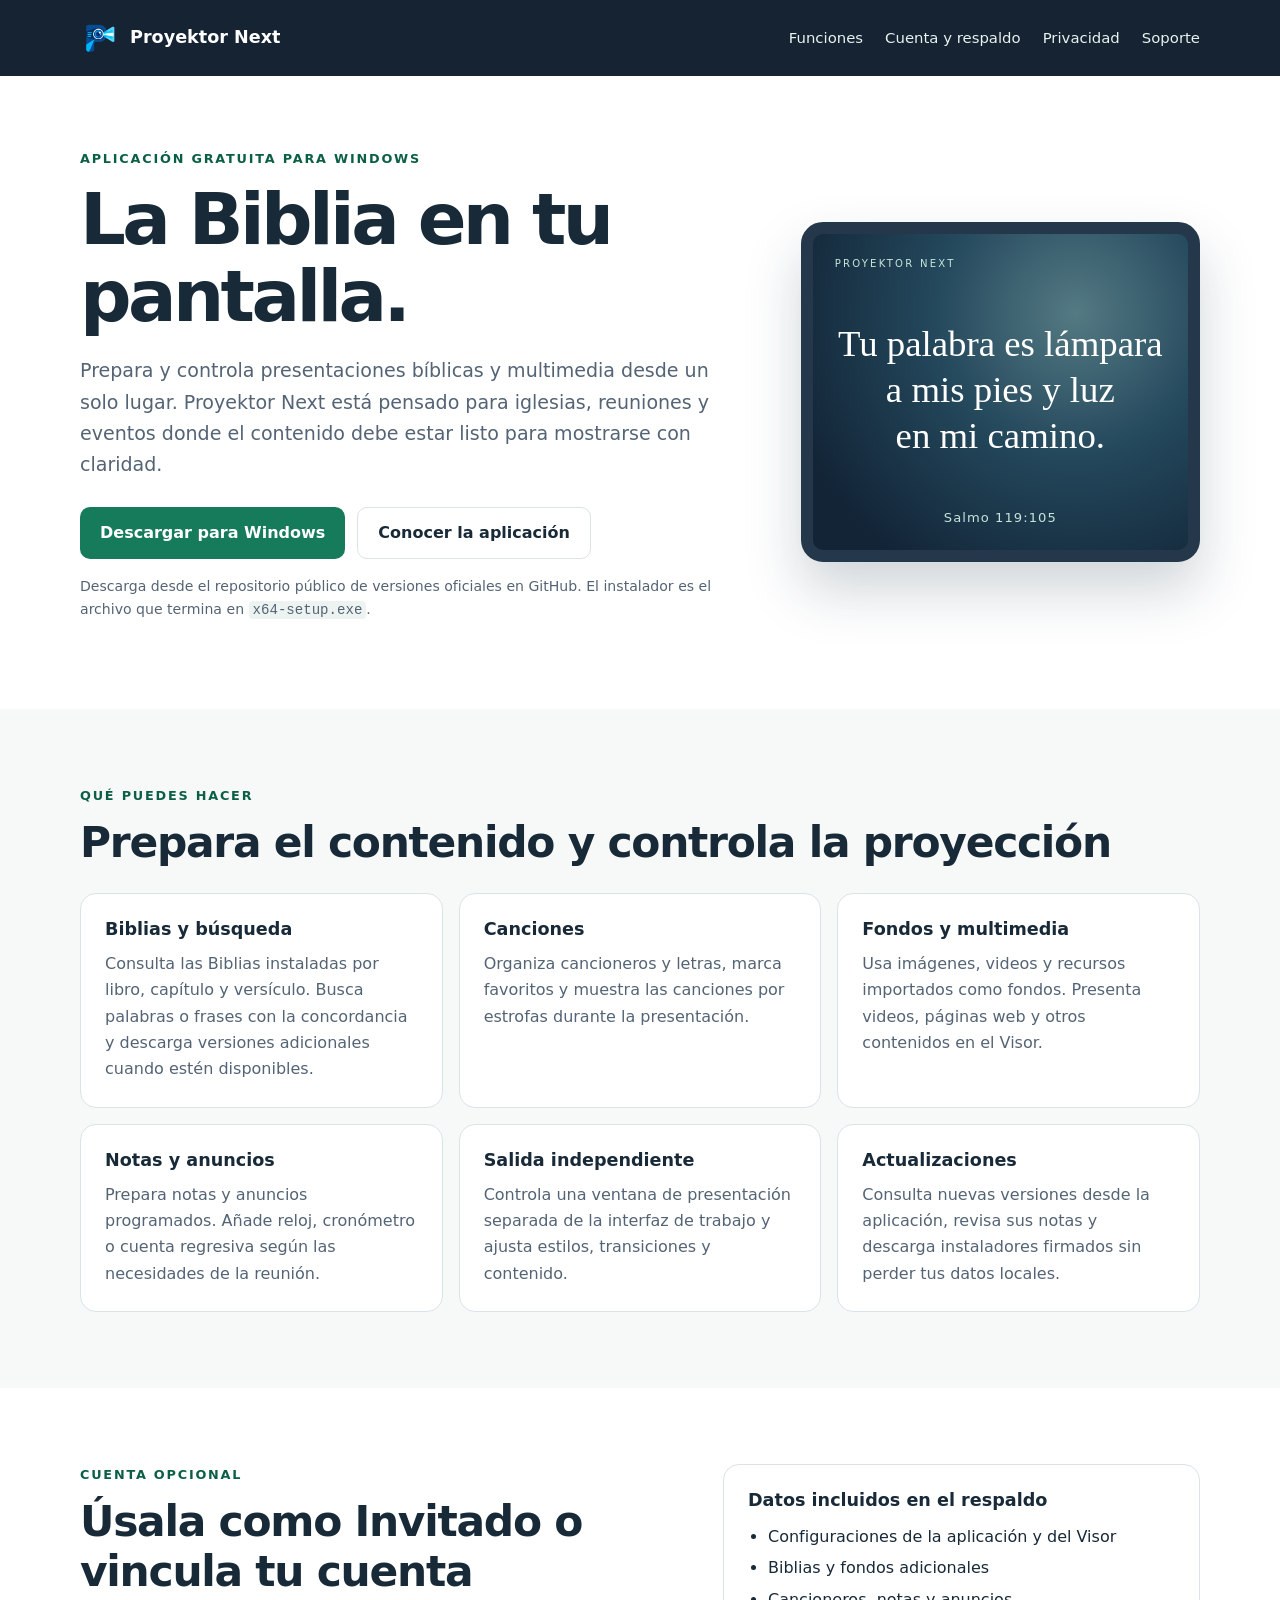
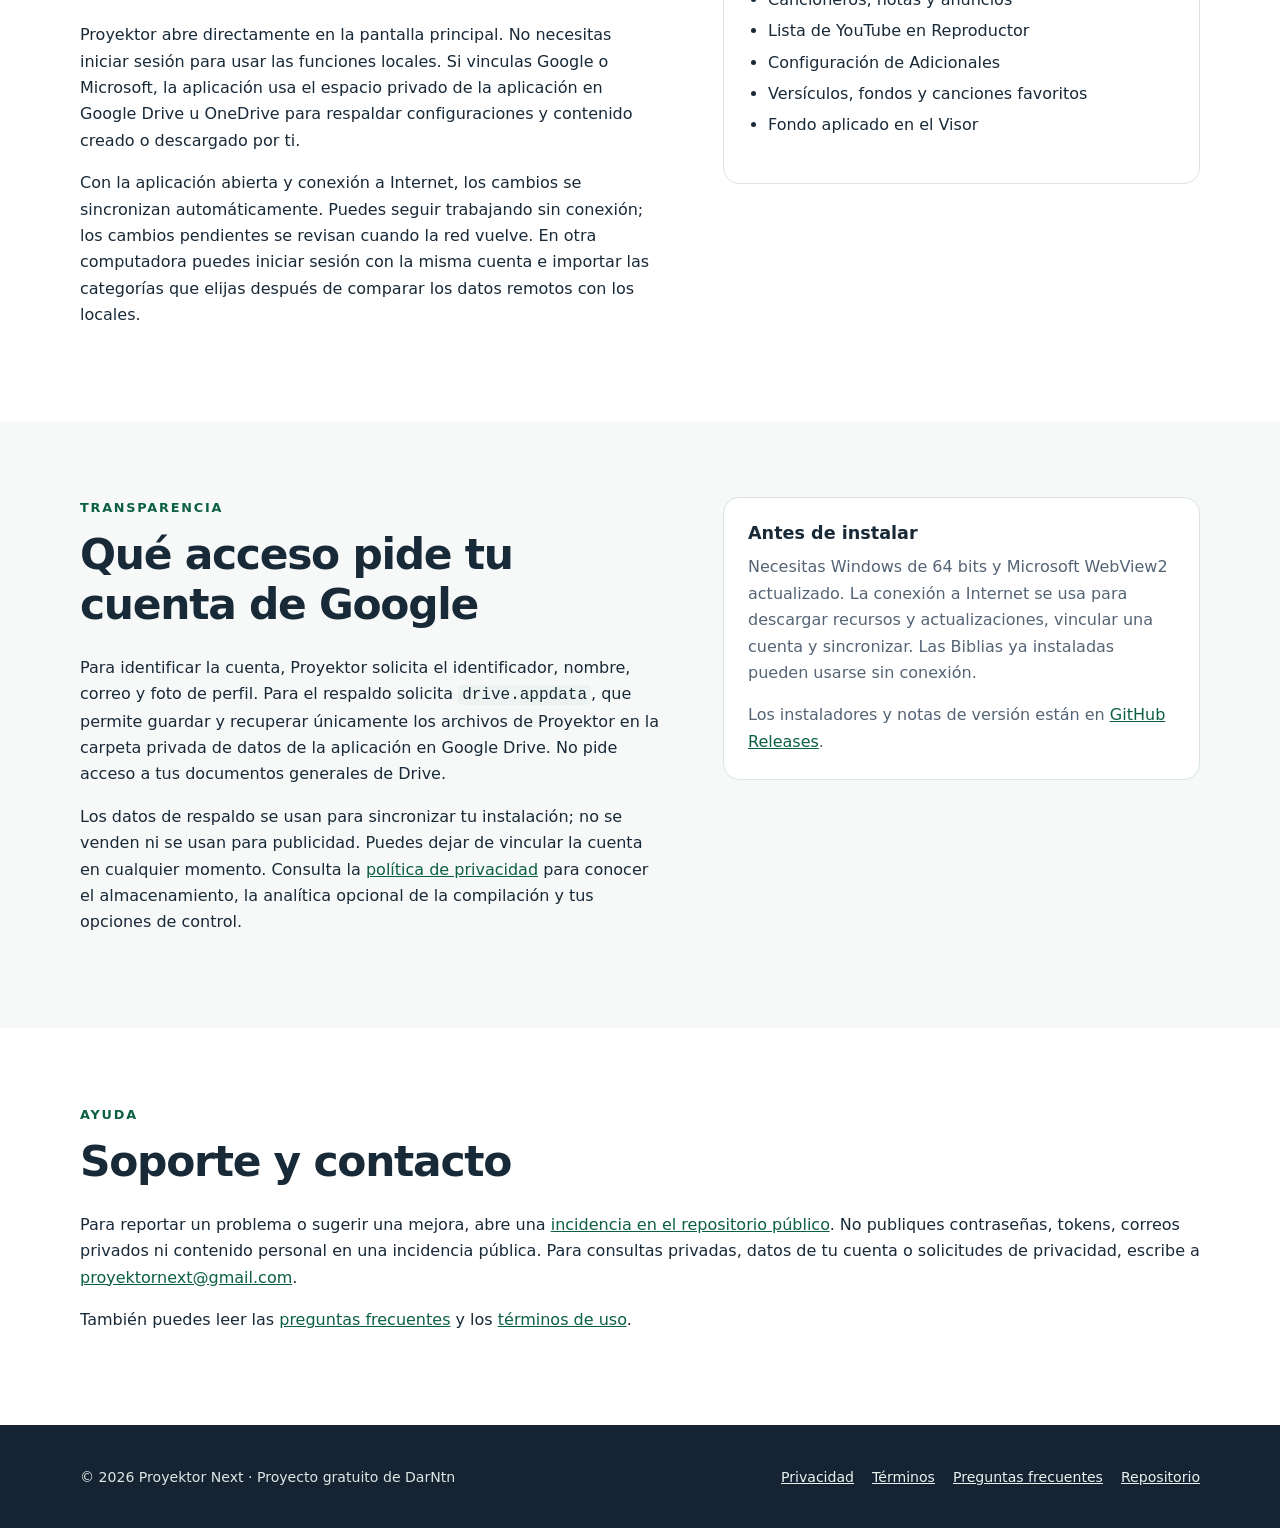
==== index.html @ 9856b48c "Publicar sitio y política de privacidad de Proyektor Next" ====
<!doctype html>
<html lang="es">
  <head>
    <meta charset="utf-8" />
    <meta name="viewport" content="width=device-width, initial-scale=1" />
    <meta
      name="description"
      content="Proyektor Next es una aplicación gratuita de escritorio para preparar y proyectar Biblias, canciones y contenido multimedia en iglesias y reuniones."
    />
    <meta name="theme-color" content="#152333" />
    <title>Proyektor Next — La Biblia en tu pantalla</title>
    <link rel="icon" href="assets/proyektor-icon.png" />
    <link rel="stylesheet" href="styles.css" />
  </head>
  <body>
    <a class="skip-link" href="#contenido">Saltar al contenido</a>
    <header class="site-header">
      <nav class="container nav" aria-label="Navegación principal">
        <a class="brand" href="./" aria-label="Proyektor Next, inicio"
          ><img src="assets/proyektor-icon.png" width="38" height="38" alt="" />Proyektor Next</a
        >
        <div class="nav-links">
          <a href="#funciones">Funciones</a><a href="#cuenta">Cuenta y respaldo</a
          ><a href="privacidad.html">Privacidad</a><a href="#soporte">Soporte</a>
        </div>
      </nav>
    </header>
    <main id="contenido">
      <section class="hero container">
        <div>
          <p class="eyebrow">Aplicación gratuita para Windows</p>
          <h1>La Biblia en tu pantalla.</h1>
          <p class="lead">
            Prepara y controla presentaciones bíblicas y multimedia desde un solo lugar. Proyektor
            Next está pensado para iglesias, reuniones y eventos donde el contenido debe estar listo
            para mostrarse con claridad.
          </p>
          <div class="actions">
            <a
              class="button button-primary"
              href="https://github.com/DarNtn/proyektor-next-releases/releases/latest"
              >Descargar para Windows</a
            ><a class="button button-secondary" href="#funciones">Conocer la aplicación</a>
          </div>
          <p class="micro">
            Descarga desde el repositorio público de versiones oficiales en GitHub. El instalador es
            el archivo que termina en <code>x64-setup.exe</code>.
          </p>
        </div>
        <div class="hero-art" aria-hidden="true">
          <span class="screen-top">PROYEKTOR NEXT</span
          ><span class="verse"
            >Tu palabra es lámpara<br />
            a mis pies y luz<br />
            en mi camino.</span
          ><span class="screen-bottom">Salmo 119:105</span>
        </div>
      </section>
      <section class="band" id="funciones">
        <div class="container section-space">
          <p class="eyebrow">Qué puedes hacer</p>
          <h2>Prepara el contenido y controla la proyección</h2>
          <div class="grid">
            <article class="card">
              <h3>Biblias y búsqueda</h3>
              <p>
                Consulta las Biblias instaladas por libro, capítulo y versículo. Busca palabras o
                frases con la concordancia y descarga versiones adicionales cuando estén
                disponibles.
              </p>
            </article>
            <article class="card">
              <h3>Canciones</h3>
              <p>
                Organiza cancioneros y letras, marca favoritos y muestra las canciones por estrofas
                durante la presentación.
              </p>
            </article>
            <article class="card">
              <h3>Fondos y multimedia</h3>
              <p>
                Usa imágenes, videos y recursos importados como fondos. Presenta videos, páginas web
                y otros contenidos en el Visor.
              </p>
            </article>
            <article class="card">
              <h3>Notas y anuncios</h3>
              <p>
                Prepara notas y anuncios programados. Añade reloj, cronómetro o cuenta regresiva
                según las necesidades de la reunión.
              </p>
            </article>
            <article class="card">
              <h3>Salida independiente</h3>
              <p>
                Controla una ventana de presentación separada de la interfaz de trabajo y ajusta
                estilos, transiciones y contenido.
              </p>
            </article>
            <article class="card">
              <h3>Actualizaciones</h3>
              <p>
                Consulta nuevas versiones desde la aplicación, revisa sus notas y descarga
                instaladores firmados sin perder tus datos locales.
              </p>
            </article>
          </div>
        </div>
      </section>
      <section class="container section-space" id="cuenta">
        <div class="split">
          <div>
            <p class="eyebrow">Cuenta opcional</p>
            <h2>Úsala como Invitado o vincula tu cuenta</h2>
            <p>
              Proyektor abre directamente en la pantalla principal. No necesitas iniciar sesión para
              usar las funciones locales. Si vinculas Google o Microsoft, la aplicación usa el
              espacio privado de la aplicación en Google Drive u OneDrive para respaldar
              configuraciones y contenido creado o descargado por ti.
            </p>
            <p>
              Con la aplicación abierta y conexión a Internet, los cambios se sincronizan
              automáticamente. Puedes seguir trabajando sin conexión; los cambios pendientes se
              revisan cuando la red vuelve. En otra computadora puedes iniciar sesión con la misma
              cuenta e importar las categorías que elijas después de comparar los datos remotos con
              los locales.
            </p>
          </div>
          <div class="info-panel">
            <h3>Datos incluidos en el respaldo</h3>
            <ul>
              <li>Configuraciones de la aplicación y del Visor</li>
              <li>Biblias y fondos adicionales</li>
              <li>Cancioneros, notas y anuncios</li>
              <li>Lista de YouTube en Reproductor</li>
              <li>Configuración de Adicionales</li>
              <li>Versículos, fondos y canciones favoritos</li>
              <li>Fondo aplicado en el Visor</li>
            </ul>
          </div>
        </div>
      </section>
      <section class="band">
        <div class="container section-space split">
          <div>
            <p class="eyebrow">Transparencia</p>
            <h2>Qué acceso pide tu cuenta de Google</h2>
            <p>
              Para identificar la cuenta, Proyektor solicita el identificador, nombre, correo y foto
              de perfil. Para el respaldo solicita <code>drive.appdata</code>, que permite guardar y
              recuperar únicamente los archivos de Proyektor en la carpeta privada de datos de la
              aplicación en Google Drive. No pide acceso a tus documentos generales de Drive.
            </p>
            <p>
              Los datos de respaldo se usan para sincronizar tu instalación; no se venden ni se usan
              para publicidad. Puedes dejar de vincular la cuenta en cualquier momento. Consulta la
              <a href="privacidad.html">política de privacidad</a> para conocer el almacenamiento,
              la analítica opcional de la compilación y tus opciones de control.
            </p>
          </div>
          <div class="info-panel">
            <h3>Antes de instalar</h3>
            <p>
              Necesitas Windows de 64 bits y Microsoft WebView2 actualizado. La conexión a Internet
              se usa para descargar recursos y actualizaciones, vincular una cuenta y sincronizar.
              Las Biblias ya instaladas pueden usarse sin conexión.
            </p>
            <p>
              Los instaladores y notas de versión están en
              <a href="https://github.com/DarNtn/proyektor-next-releases/releases"
                >GitHub Releases</a
              >.
            </p>
          </div>
        </div>
      </section>
      <section class="container section-space" id="soporte">
        <p class="eyebrow">Ayuda</p>
        <h2>Soporte y contacto</h2>
        <p>
          Para reportar un problema o sugerir una mejora, abre una
          <a href="https://github.com/DarNtn/proyektor-next-releases/issues"
            >incidencia en el repositorio público</a
          >. No publiques contraseñas, tokens, correos privados ni contenido personal en una
          incidencia pública. Para consultas privadas, datos de tu cuenta o solicitudes de privacidad,
          escribe a <a href="mailto:proyektornext@gmail.com">proyektornext@gmail.com</a>.
        </p>
        <p>
          También puedes leer las <a href="preguntas-frecuentes.html">preguntas frecuentes</a> y los
          <a href="terminos.html">términos de uso</a>.
        </p>
      </section>
    </main>
    <footer class="site-footer">
      <div class="container footer-inner">
        <span>© 2026 Proyektor Next · Proyecto gratuito de DarNtn</span>
        <div>
          <a href="privacidad.html">Privacidad</a><a href="terminos.html">Términos</a
          ><a href="preguntas-frecuentes.html">Preguntas frecuentes</a
          ><a href="https://github.com/DarNtn/proyektor-next-releases">Repositorio</a>
        </div>
      </div>
    </footer>
  </body>
</html>
---- styles.css ----
:root{color-scheme:light;--ink:#182938;--muted:#546475;--line:#d9e3e9;--bg:#f7f9f8;--deep:#152333;--green:#167b5a;--green-dark:#0b5f45;--white:#fff}*{box-sizing:border-box}html{scroll-behavior:smooth}body{margin:0;background:var(--white);color:var(--ink);font:16px/1.65 system-ui,-apple-system,"Segoe UI",sans-serif}a{color:var(--green-dark)}a:hover{text-decoration-thickness:2px}a:focus-visible,button:focus-visible{outline:3px solid #e09e38;outline-offset:4px}.container{width:min(1120px,calc(100% - 40px));margin-inline:auto}.skip-link{position:absolute;left:12px;top:-60px;z-index:10;background:var(--white);padding:8px}.skip-link:focus{top:12px}.site-header{background:var(--deep);color:var(--white)}.nav{min-height:76px;display:flex;justify-content:space-between;align-items:center;gap:28px}.brand{display:inline-flex;align-items:center;gap:12px;color:var(--white);font-weight:750;font-size:1.1rem;text-decoration:none;white-space:nowrap}.brand img{object-fit:contain}.nav-links{display:flex;flex-wrap:wrap;gap:22px}.nav-links a{color:#e8f2ef;text-decoration:none;font-size:.93rem}.nav-links a:hover{text-decoration:underline}.hero{min-height:520px;display:grid;grid-template-columns:1.25fr .75fr;align-items:center;gap:55px;padding-block:72px}.eyebrow{text-transform:uppercase;letter-spacing:.14em;color:var(--green-dark);font-size:.8rem;font-weight:800;margin:0 0 12px}.hero h1{font-size:clamp(2.65rem,6vw,4.5rem);line-height:1.07;letter-spacing:-.05em;margin:0 0 20px}.lead{font-size:1.19rem;color:var(--muted);max-width:60ch;margin-bottom:26px}.actions{display:flex;flex-wrap:wrap;gap:12px;margin-bottom:16px}.button{display:inline-flex;align-items:center;justify-content:center;padding:12px 20px;border-radius:10px;text-decoration:none;font-weight:700}.button-primary{background:var(--green);color:var(--white)}.button-primary:hover{background:var(--green-dark)}.button-secondary{border:1px solid var(--line);color:var(--ink)}.micro,.small{font-size:.88rem;color:var(--muted)}.hero-art{height:340px;border:12px solid #24374b;border-radius:22px;background:radial-gradient(circle at 70% 25%,#547a83 0,#24485c 40%,#122436 86%);box-shadow:0 28px 55px #1b354135;display:flex;flex-direction:column;align-items:center;justify-content:space-between;padding:22px;text-align:center;color:var(--white)}.screen-top{align-self:flex-start;letter-spacing:.22em;font-size:.63rem;color:#c5e5da}.verse{font:clamp(1.4rem,3vw,2.3rem)/1.25 Georgia,serif}.screen-bottom{font-size:.82rem;letter-spacing:.08em;color:#c5e5da}.band{background:var(--bg)}.section-space{padding-block:76px}.section-space h2{font-size:clamp(1.9rem,4vw,2.65rem);line-height:1.18;letter-spacing:-.03em;margin:0 0 25px}.section-space h3{font-size:1.1rem;line-height:1.3;margin:0 0 10px}.grid{display:grid;grid-template-columns:repeat(3,1fr);gap:16px}.card,.info-panel{border:1px solid var(--line);border-radius:16px;background:var(--white);padding:24px}.card p,.info-panel p{margin:0;color:var(--muted)}.info-panel p+p{margin-top:14px}.split{display:grid;grid-template-columns:1.1fr .9fr;gap:60px;align-items:start}.split p{max-width:67ch}.split p+p{margin-top:16px}.info-panel ul{padding-left:20px;margin:12px 0 20px}.info-panel li+li{margin-top:5px}.site-footer{background:var(--deep);color:#dce8e4}.footer-inner{min-height:105px;display:flex;align-items:center;justify-content:space-between;gap:20px;font-size:.88rem}.footer-inner div{display:flex;gap:18px;flex-wrap:wrap}.site-footer a{color:#e8f2ef}.article{max-width:840px;padding-block:62px 95px}.article h1{font-size:clamp(2.2rem,5vw,3.2rem);line-height:1.15;letter-spacing:-.04em;margin:0 0 18px}.article h2{font-size:1.55rem;line-height:1.3;margin:42px 0 12px}.article h3{font-size:1.13rem;margin:27px 0 8px}.article p,.article li{max-width:76ch}.article li+li{margin-top:7px}.article .intro{font-size:1.15rem;color:var(--muted)}.article .updated{font-size:.85rem;color:var(--muted)}.article code,.micro code,.split code{background:#edf3f0;border-radius:4px;padding:1px 4px;overflow-wrap:anywhere}.article table{border-collapse:collapse;width:100%;margin:20px 0}.article th,.article td{border:1px solid var(--line);padding:12px;text-align:left;vertical-align:top}.article th{background:var(--bg)}@media(max-width:780px){.nav{align-items:flex-start;flex-direction:column;padding-block:15px;gap:10px}.nav-links{gap:9px 18px}.hero,.split{grid-template-columns:1fr}.hero{padding-block:48px;gap:20px}.hero-art{max-width:470px;width:100%;height:280px}.grid{grid-template-columns:repeat(2,1fr)}.section-space{padding-block:54px}.footer-inner{padding-block:23px;flex-direction:column;align-items:flex-start}}@media(max-width:540px){.container{width:min(100% - 30px,1120px)}.grid{grid-template-columns:1fr}.nav-links{font-size:.86rem}.hero-art{height:235px}.article table{display:block;overflow-x:auto}}
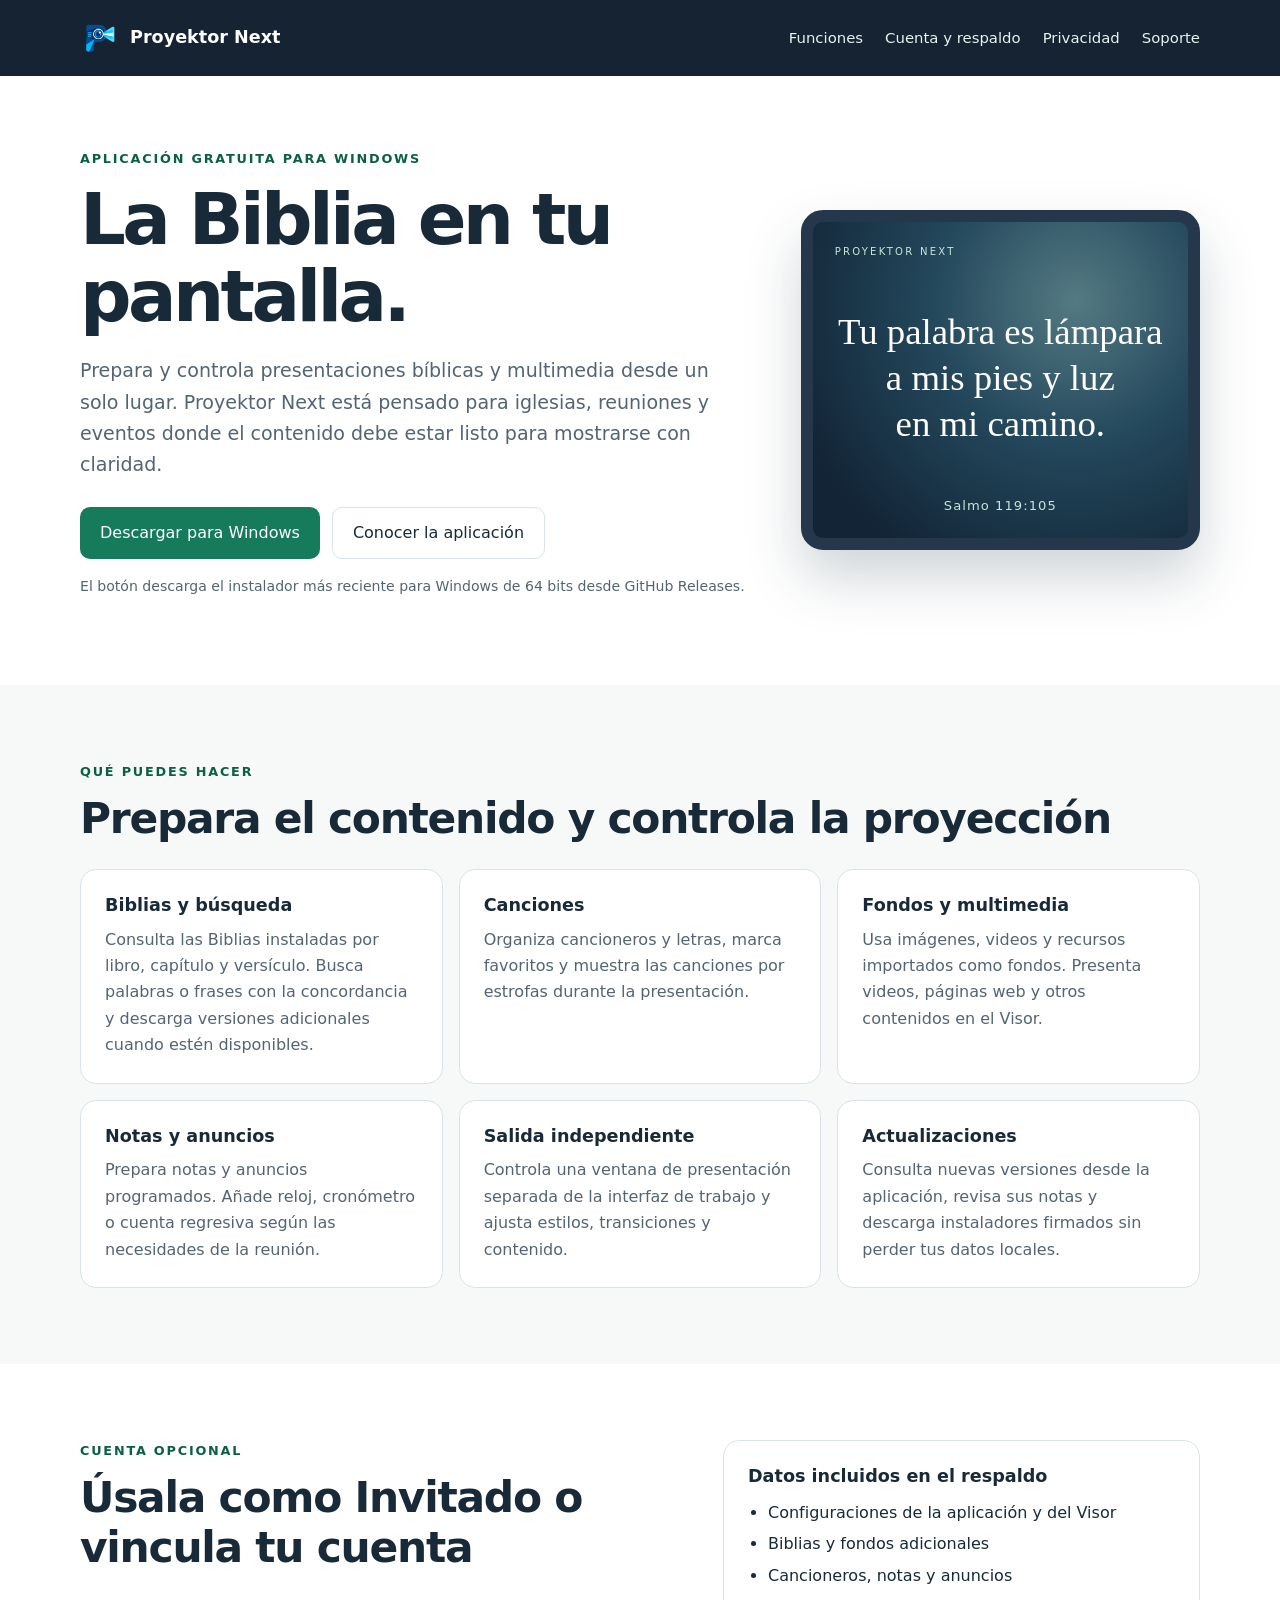
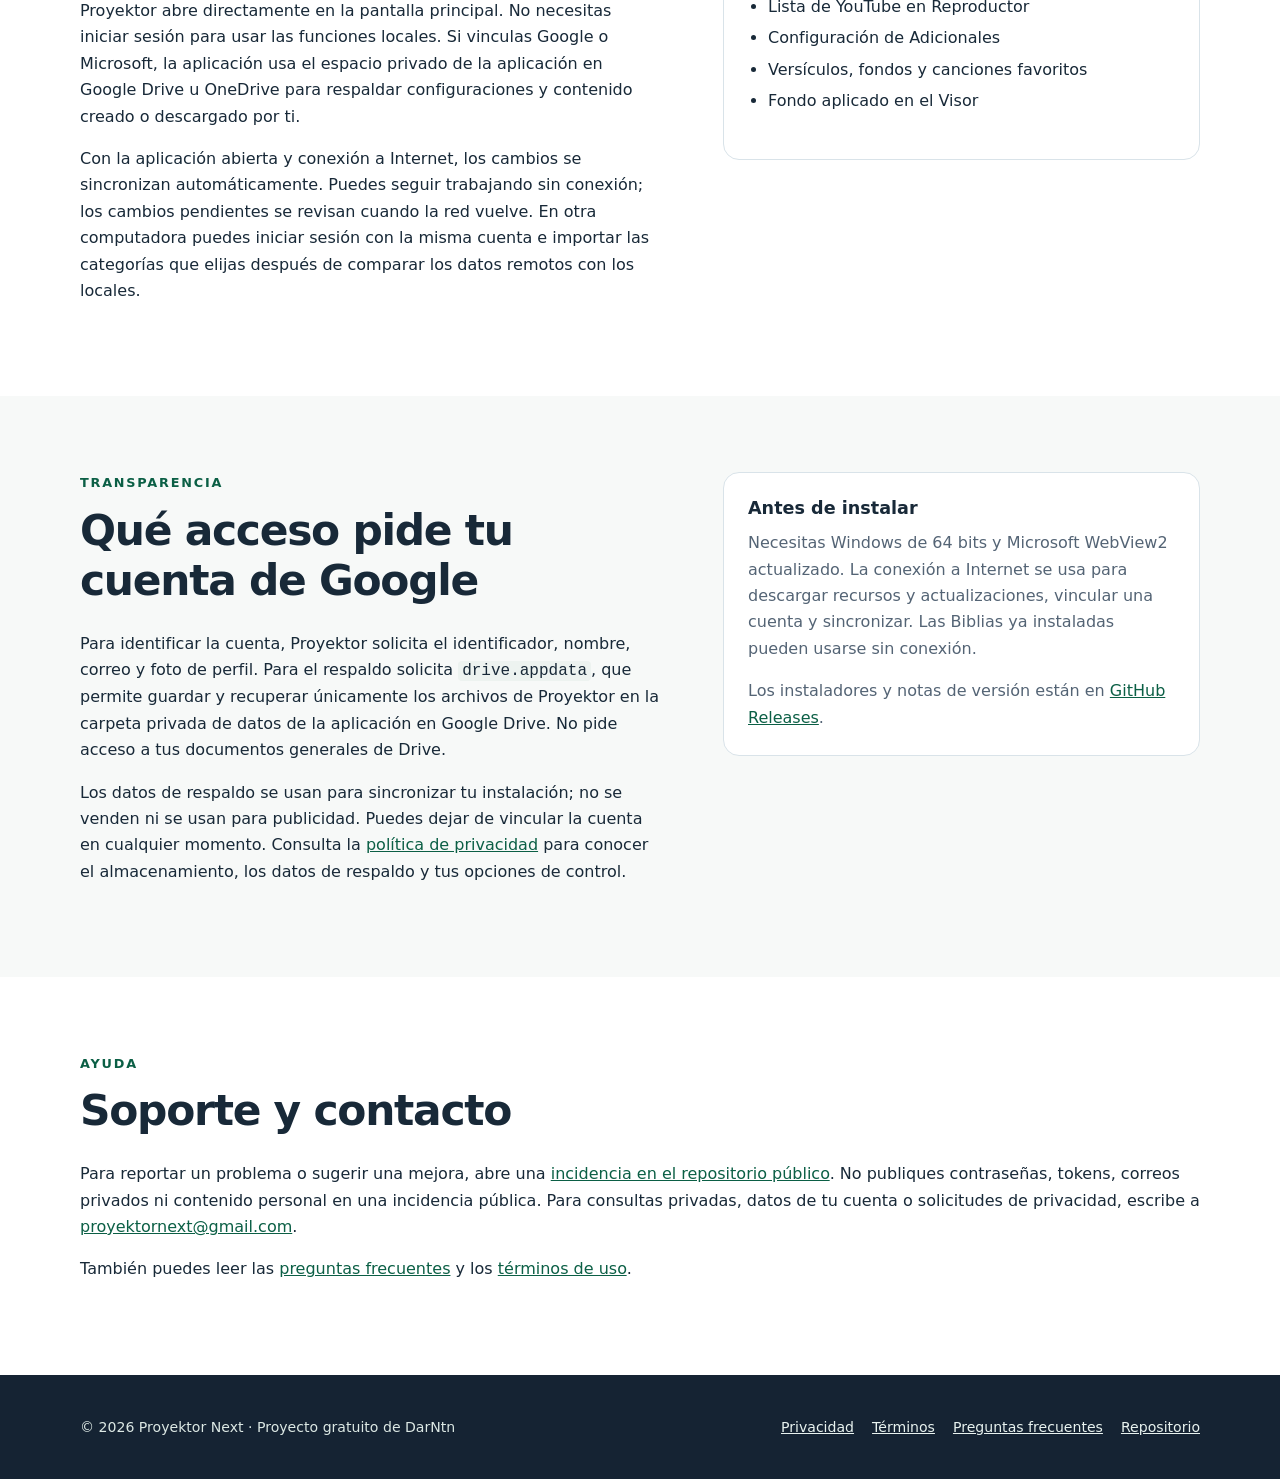
==== commit ae4aa8db: "Descargar instalador reciente desde el sitio y retirar sección de analítica" ====
--- a/index.html
+++ b/index.html
@@ -36,15 +36,15 @@
             para mostrarse con claridad.
           </p>
           <div class="actions">
-            <a
+            <button
               class="button button-primary"
-              href="https://github.com/DarNtn/proyektor-next-releases/releases/latest"
-              >Descargar para Windows</a
+              id="download-windows"
+              type="button"
+              >Descargar para Windows</button
             ><a class="button button-secondary" href="#funciones">Conocer la aplicación</a>
           </div>
-          <p class="micro">
-            Descarga desde el repositorio público de versiones oficiales en GitHub. El instalador es
-            el archivo que termina en <code>x64-setup.exe</code>.
+          <p class="micro" id="download-status" role="status" aria-live="polite">
+            El botón descarga el instalador más reciente para Windows de 64 bits desde GitHub Releases.
           </p>
         </div>
         <div class="hero-art" aria-hidden="true">
@@ -155,7 +155,7 @@
               Los datos de respaldo se usan para sincronizar tu instalación; no se venden ni se usan
               para publicidad. Puedes dejar de vincular la cuenta en cualquier momento. Consulta la
               <a href="privacidad.html">política de privacidad</a> para conocer el almacenamiento,
-              la analítica opcional de la compilación y tus opciones de control.
+              los datos de respaldo y tus opciones de control.
             </p>
           </div>
           <div class="info-panel">
@@ -201,5 +201,6 @@
         </div>
       </div>
     </footer>
+    <script src="download.js" defer></script>
   </body>
 </html>
--- a/styles.css
+++ b/styles.css
@@ -1 +1 @@
-:root{color-scheme:light;--ink:#182938;--muted:#546475;--line:#d9e3e9;--bg:#f7f9f8;--deep:#152333;--green:#167b5a;--green-dark:#0b5f45;--white:#fff}*{box-sizing:border-box}html{scroll-behavior:smooth}body{margin:0;background:var(--white);color:var(--ink);font:16px/1.65 system-ui,-apple-system,"Segoe UI",sans-serif}a{color:var(--green-dark)}a:hover{text-decoration-thickness:2px}a:focus-visible,button:focus-visible{outline:3px solid #e09e38;outline-offset:4px}.container{width:min(1120px,calc(100% - 40px));margin-inline:auto}.skip-link{position:absolute;left:12px;top:-60px;z-index:10;background:var(--white);padding:8px}.skip-link:focus{top:12px}.site-header{background:var(--deep);color:var(--white)}.nav{min-height:76px;display:flex;justify-content:space-between;align-items:center;gap:28px}.brand{display:inline-flex;align-items:center;gap:12px;color:var(--white);font-weight:750;font-size:1.1rem;text-decoration:none;white-space:nowrap}.brand img{object-fit:contain}.nav-links{display:flex;flex-wrap:wrap;gap:22px}.nav-links a{color:#e8f2ef;text-decoration:none;font-size:.93rem}.nav-links a:hover{text-decoration:underline}.hero{min-height:520px;display:grid;grid-template-columns:1.25fr .75fr;align-items:center;gap:55px;padding-block:72px}.eyebrow{text-transform:uppercase;letter-spacing:.14em;color:var(--green-dark);font-size:.8rem;font-weight:800;margin:0 0 12px}.hero h1{font-size:clamp(2.65rem,6vw,4.5rem);line-height:1.07;letter-spacing:-.05em;margin:0 0 20px}.lead{font-size:1.19rem;color:var(--muted);max-width:60ch;margin-bottom:26px}.actions{display:flex;flex-wrap:wrap;gap:12px;margin-bottom:16px}.button{display:inline-flex;align-items:center;justify-content:center;padding:12px 20px;border-radius:10px;text-decoration:none;font-weight:700}.button-primary{background:var(--green);color:var(--white)}.button-primary:hover{background:var(--green-dark)}.button-secondary{border:1px solid var(--line);color:var(--ink)}.micro,.small{font-size:.88rem;color:var(--muted)}.hero-art{height:340px;border:12px solid #24374b;border-radius:22px;background:radial-gradient(circle at 70% 25%,#547a83 0,#24485c 40%,#122436 86%);box-shadow:0 28px 55px #1b354135;display:flex;flex-direction:column;align-items:center;justify-content:space-between;padding:22px;text-align:center;color:var(--white)}.screen-top{align-self:flex-start;letter-spacing:.22em;font-size:.63rem;color:#c5e5da}.verse{font:clamp(1.4rem,3vw,2.3rem)/1.25 Georgia,serif}.screen-bottom{font-size:.82rem;letter-spacing:.08em;color:#c5e5da}.band{background:var(--bg)}.section-space{padding-block:76px}.section-space h2{font-size:clamp(1.9rem,4vw,2.65rem);line-height:1.18;letter-spacing:-.03em;margin:0 0 25px}.section-space h3{font-size:1.1rem;line-height:1.3;margin:0 0 10px}.grid{display:grid;grid-template-columns:repeat(3,1fr);gap:16px}.card,.info-panel{border:1px solid var(--line);border-radius:16px;background:var(--white);padding:24px}.card p,.info-panel p{margin:0;color:var(--muted)}.info-panel p+p{margin-top:14px}.split{display:grid;grid-template-columns:1.1fr .9fr;gap:60px;align-items:start}.split p{max-width:67ch}.split p+p{margin-top:16px}.info-panel ul{padding-left:20px;margin:12px 0 20px}.info-panel li+li{margin-top:5px}.site-footer{background:var(--deep);color:#dce8e4}.footer-inner{min-height:105px;display:flex;align-items:center;justify-content:space-between;gap:20px;font-size:.88rem}.footer-inner div{display:flex;gap:18px;flex-wrap:wrap}.site-footer a{color:#e8f2ef}.article{max-width:840px;padding-block:62px 95px}.article h1{font-size:clamp(2.2rem,5vw,3.2rem);line-height:1.15;letter-spacing:-.04em;margin:0 0 18px}.article h2{font-size:1.55rem;line-height:1.3;margin:42px 0 12px}.article h3{font-size:1.13rem;margin:27px 0 8px}.article p,.article li{max-width:76ch}.article li+li{margin-top:7px}.article .intro{font-size:1.15rem;color:var(--muted)}.article .updated{font-size:.85rem;color:var(--muted)}.article code,.micro code,.split code{background:#edf3f0;border-radius:4px;padding:1px 4px;overflow-wrap:anywhere}.article table{border-collapse:collapse;width:100%;margin:20px 0}.article th,.article td{border:1px solid var(--line);padding:12px;text-align:left;vertical-align:top}.article th{background:var(--bg)}@media(max-width:780px){.nav{align-items:flex-start;flex-direction:column;padding-block:15px;gap:10px}.nav-links{gap:9px 18px}.hero,.split{grid-template-columns:1fr}.hero{padding-block:48px;gap:20px}.hero-art{max-width:470px;width:100%;height:280px}.grid{grid-template-columns:repeat(2,1fr)}.section-space{padding-block:54px}.footer-inner{padding-block:23px;flex-direction:column;align-items:flex-start}}@media(max-width:540px){.container{width:min(100% - 30px,1120px)}.grid{grid-template-columns:1fr}.nav-links{font-size:.86rem}.hero-art{height:235px}.article table{display:block;overflow-x:auto}}
+:root{color-scheme:light;--ink:#182938;--muted:#546475;--line:#d9e3e9;--bg:#f7f9f8;--deep:#152333;--green:#167b5a;--green-dark:#0b5f45;--white:#fff}*{box-sizing:border-box}html{scroll-behavior:smooth}body{margin:0;background:var(--white);color:var(--ink);font:16px/1.65 system-ui,-apple-system,"Segoe UI",sans-serif}a{color:var(--green-dark)}a:hover{text-decoration-thickness:2px}a:focus-visible,button:focus-visible{outline:3px solid #e09e38;outline-offset:4px}.container{width:min(1120px,calc(100% - 40px));margin-inline:auto}.skip-link{position:absolute;left:12px;top:-60px;z-index:10;background:var(--white);padding:8px}.skip-link:focus{top:12px}.site-header{background:var(--deep);color:var(--white)}.nav{min-height:76px;display:flex;justify-content:space-between;align-items:center;gap:28px}.brand{display:inline-flex;align-items:center;gap:12px;color:var(--white);font-weight:750;font-size:1.1rem;text-decoration:none;white-space:nowrap}.brand img{object-fit:contain}.nav-links{display:flex;flex-wrap:wrap;gap:22px}.nav-links a{color:#e8f2ef;text-decoration:none;font-size:.93rem}.nav-links a:hover{text-decoration:underline}.hero{min-height:520px;display:grid;grid-template-columns:1.25fr .75fr;align-items:center;gap:55px;padding-block:72px}.eyebrow{text-transform:uppercase;letter-spacing:.14em;color:var(--green-dark);font-size:.8rem;font-weight:800;margin:0 0 12px}.hero h1{font-size:clamp(2.65rem,6vw,4.5rem);line-height:1.07;letter-spacing:-.05em;margin:0 0 20px}.lead{font-size:1.19rem;color:var(--muted);max-width:60ch;margin-bottom:26px}.actions{display:flex;flex-wrap:wrap;gap:12px;margin-bottom:16px}.button{display:inline-flex;align-items:center;justify-content:center;padding:12px 20px;border-radius:10px;text-decoration:none;font-weight:700;cursor:pointer;font:inherit}.button:disabled{opacity:.7;cursor:wait}.button-primary{border:0;background:var(--green);color:var(--white)}.button-primary:hover{background:var(--green-dark)}.button-secondary{border:1px solid var(--line);color:var(--ink)}.micro,.small{font-size:.88rem;color:var(--muted)}.hero-art{height:340px;border:12px solid #24374b;border-radius:22px;background:radial-gradient(circle at 70% 25%,#547a83 0,#24485c 40%,#122436 86%);box-shadow:0 28px 55px #1b354135;display:flex;flex-direction:column;align-items:center;justify-content:space-between;padding:22px;text-align:center;color:var(--white)}.screen-top{align-self:flex-start;letter-spacing:.22em;font-size:.63rem;color:#c5e5da}.verse{font:clamp(1.4rem,3vw,2.3rem)/1.25 Georgia,serif}.screen-bottom{font-size:.82rem;letter-spacing:.08em;color:#c5e5da}.band{background:var(--bg)}.section-space{padding-block:76px}.section-space h2{font-size:clamp(1.9rem,4vw,2.65rem);line-height:1.18;letter-spacing:-.03em;margin:0 0 25px}.section-space h3{font-size:1.1rem;line-height:1.3;margin:0 0 10px}.grid{display:grid;grid-template-columns:repeat(3,1fr);gap:16px}.card,.info-panel{border:1px solid var(--line);border-radius:16px;background:var(--white);padding:24px}.card p,.info-panel p{margin:0;color:var(--muted)}.info-panel p+p{margin-top:14px}.split{display:grid;grid-template-columns:1.1fr .9fr;gap:60px;align-items:start}.split p{max-width:67ch}.split p+p{margin-top:16px}.info-panel ul{padding-left:20px;margin:12px 0 20px}.info-panel li+li{margin-top:5px}.site-footer{background:var(--deep);color:#dce8e4}.footer-inner{min-height:105px;display:flex;align-items:center;justify-content:space-between;gap:20px;font-size:.88rem}.footer-inner div{display:flex;gap:18px;flex-wrap:wrap}.site-footer a{color:#e8f2ef}.article{max-width:840px;padding-block:62px 95px}.article h1{font-size:clamp(2.2rem,5vw,3.2rem);line-height:1.15;letter-spacing:-.04em;margin:0 0 18px}.article h2{font-size:1.55rem;line-height:1.3;margin:42px 0 12px}.article h3{font-size:1.13rem;margin:27px 0 8px}.article p,.article li{max-width:76ch}.article li+li{margin-top:7px}.article .intro{font-size:1.15rem;color:var(--muted)}.article .updated{font-size:.85rem;color:var(--muted)}.article code,.micro code,.split code{background:#edf3f0;border-radius:4px;padding:1px 4px;overflow-wrap:anywhere}.article table{border-collapse:collapse;width:100%;margin:20px 0}.article th,.article td{border:1px solid var(--line);padding:12px;text-align:left;vertical-align:top}.article th{background:var(--bg)}@media(max-width:780px){.nav{align-items:flex-start;flex-direction:column;padding-block:15px;gap:10px}.nav-links{gap:9px 18px}.hero,.split{grid-template-columns:1fr}.hero{padding-block:48px;gap:20px}.hero-art{max-width:470px;width:100%;height:280px}.grid{grid-template-columns:repeat(2,1fr)}.section-space{padding-block:54px}.footer-inner{padding-block:23px;flex-direction:column;align-items:flex-start}}@media(max-width:540px){.container{width:min(100% - 30px,1120px)}.grid{grid-template-columns:1fr}.nav-links{font-size:.86rem}.hero-art{height:235px}.article table{display:block;overflow-x:auto}}
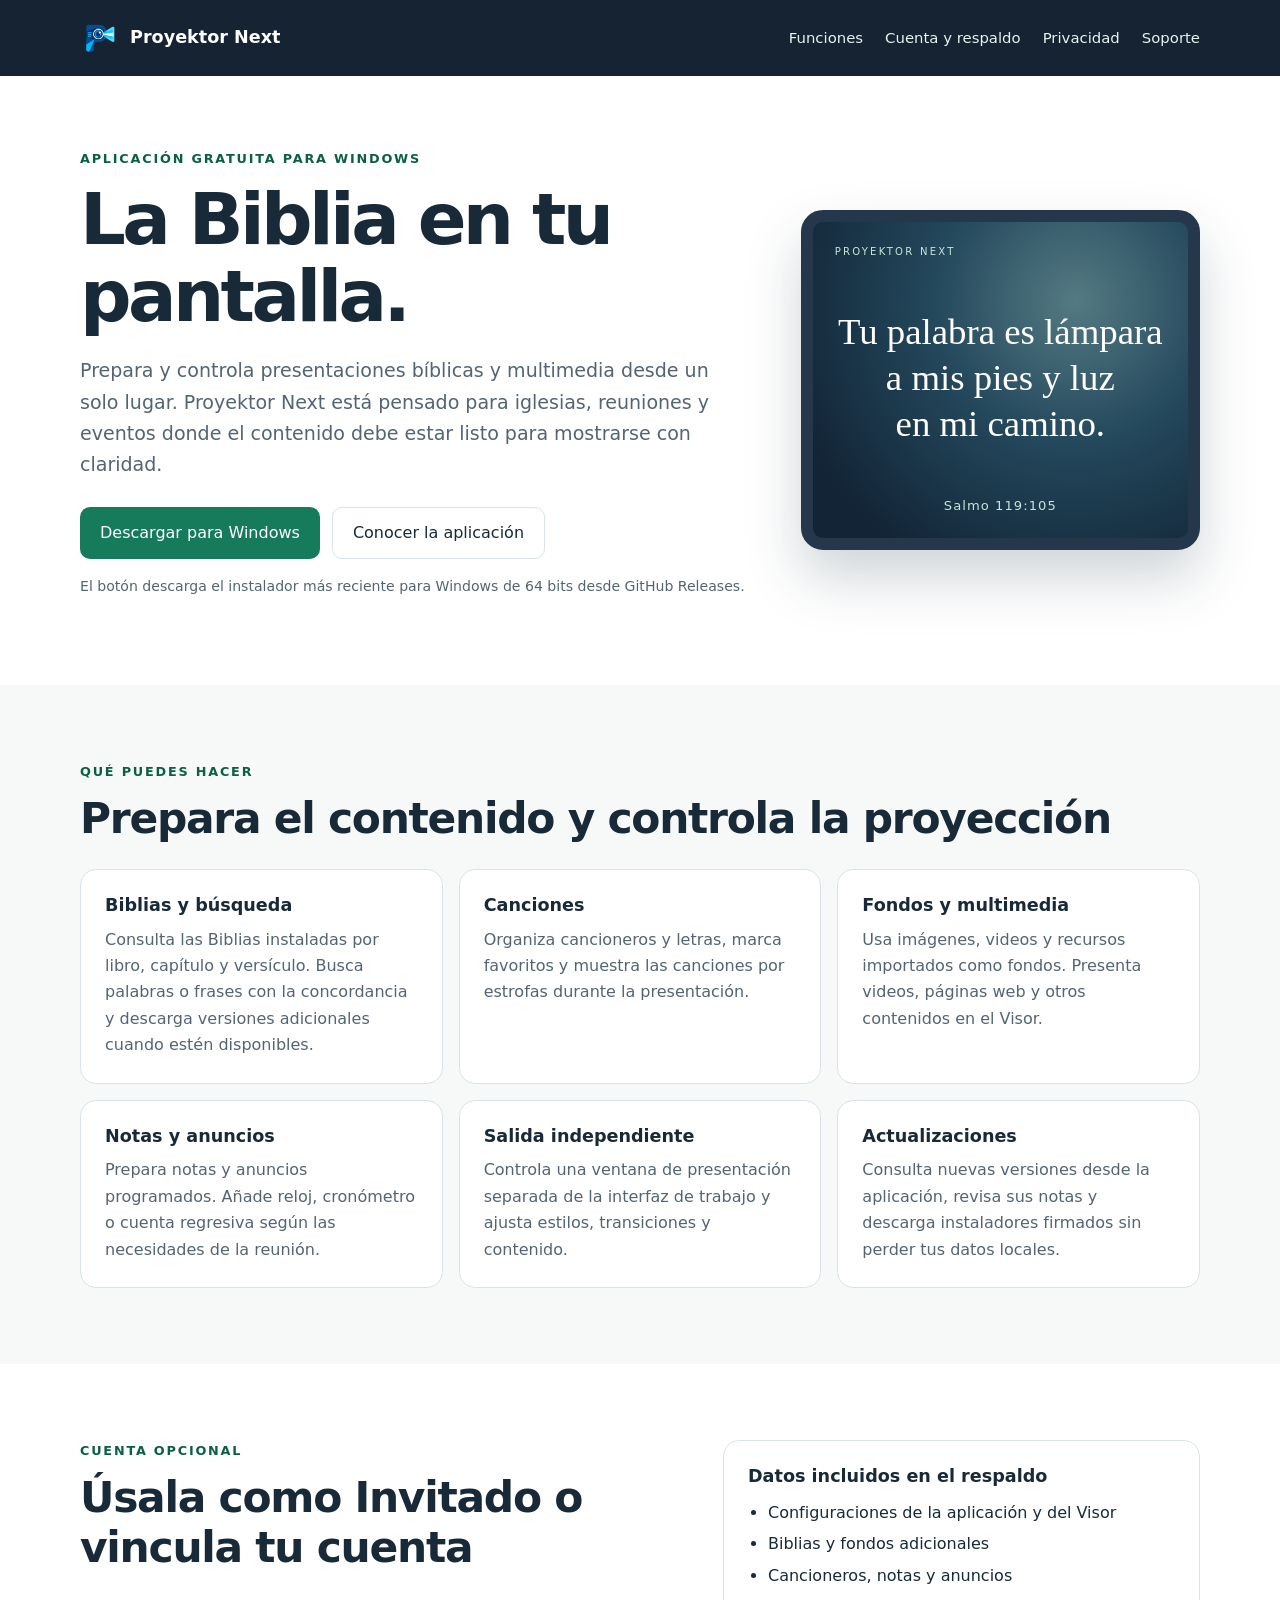
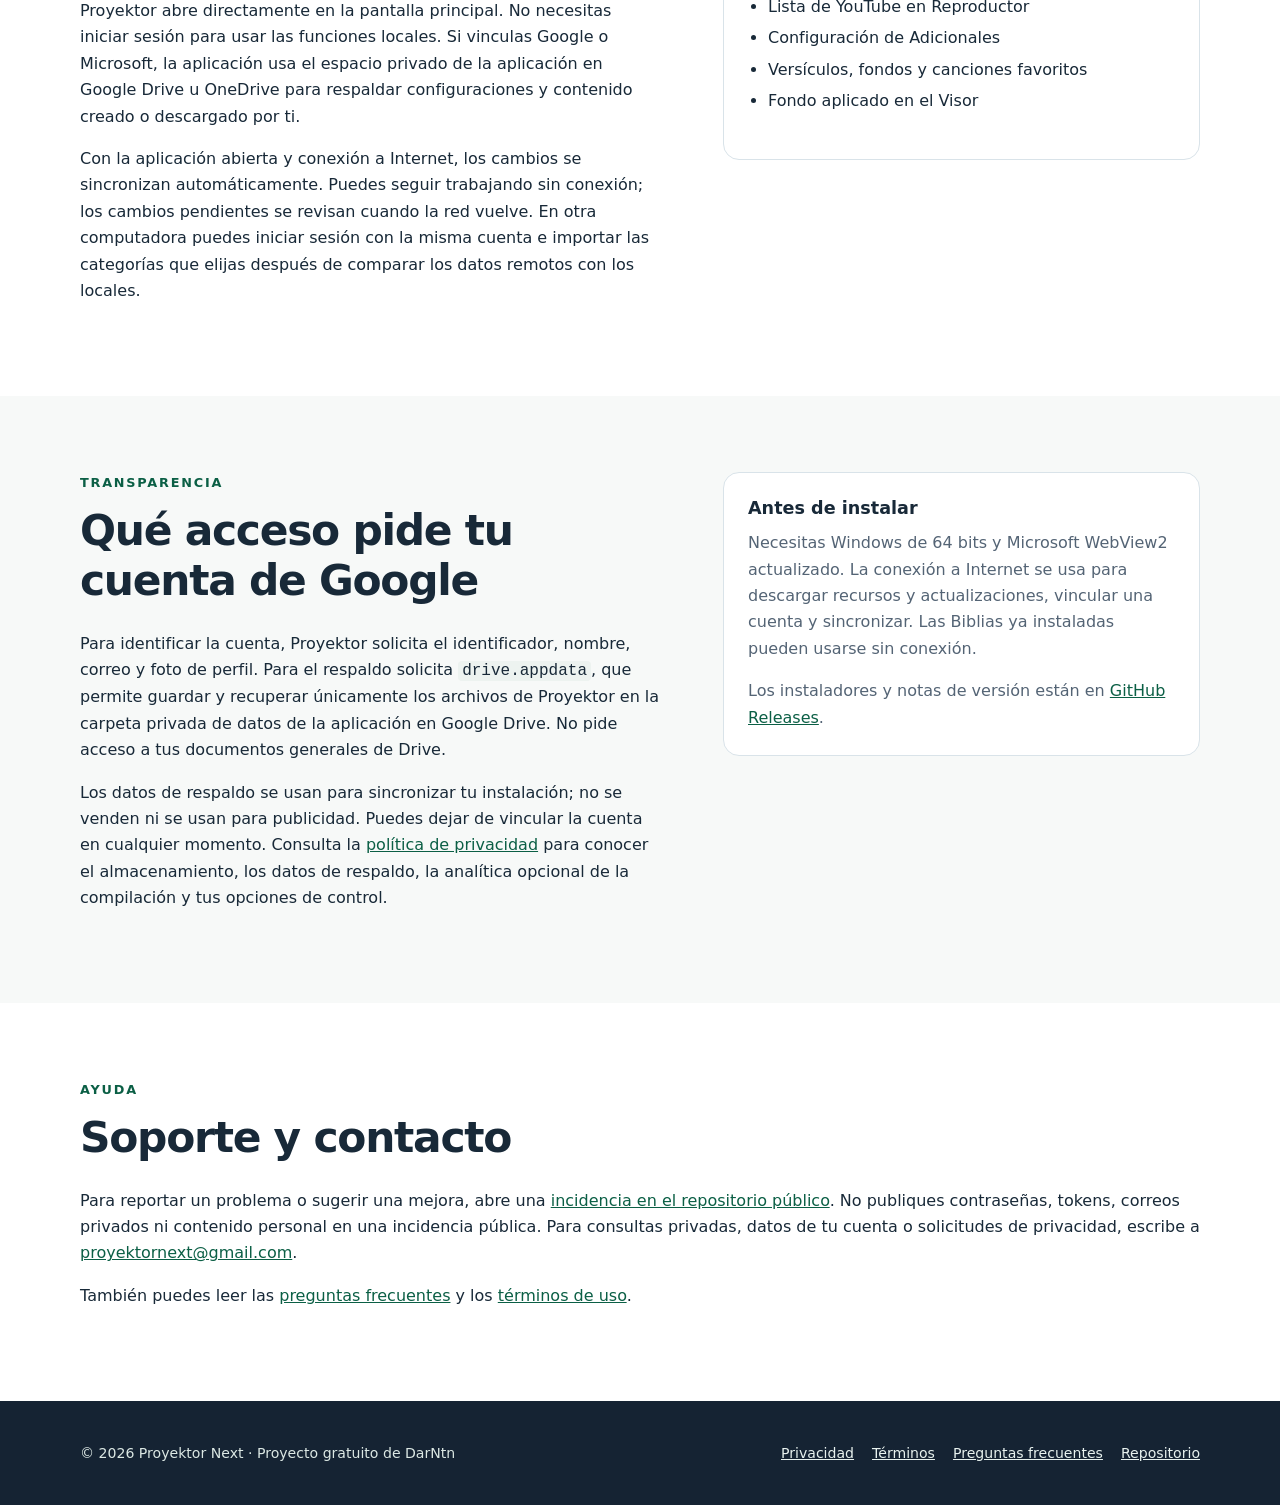
==== commit 084dbc20: "Restaurar aviso público de analítica" ====
--- a/index.html
+++ b/index.html
@@ -155,7 +155,7 @@
               Los datos de respaldo se usan para sincronizar tu instalación; no se venden ni se usan
               para publicidad. Puedes dejar de vincular la cuenta en cualquier momento. Consulta la
               <a href="privacidad.html">política de privacidad</a> para conocer el almacenamiento,
-              los datos de respaldo y tus opciones de control.
+              los datos de respaldo, la analítica opcional de la compilación y tus opciones de control.
             </p>
           </div>
           <div class="info-panel">
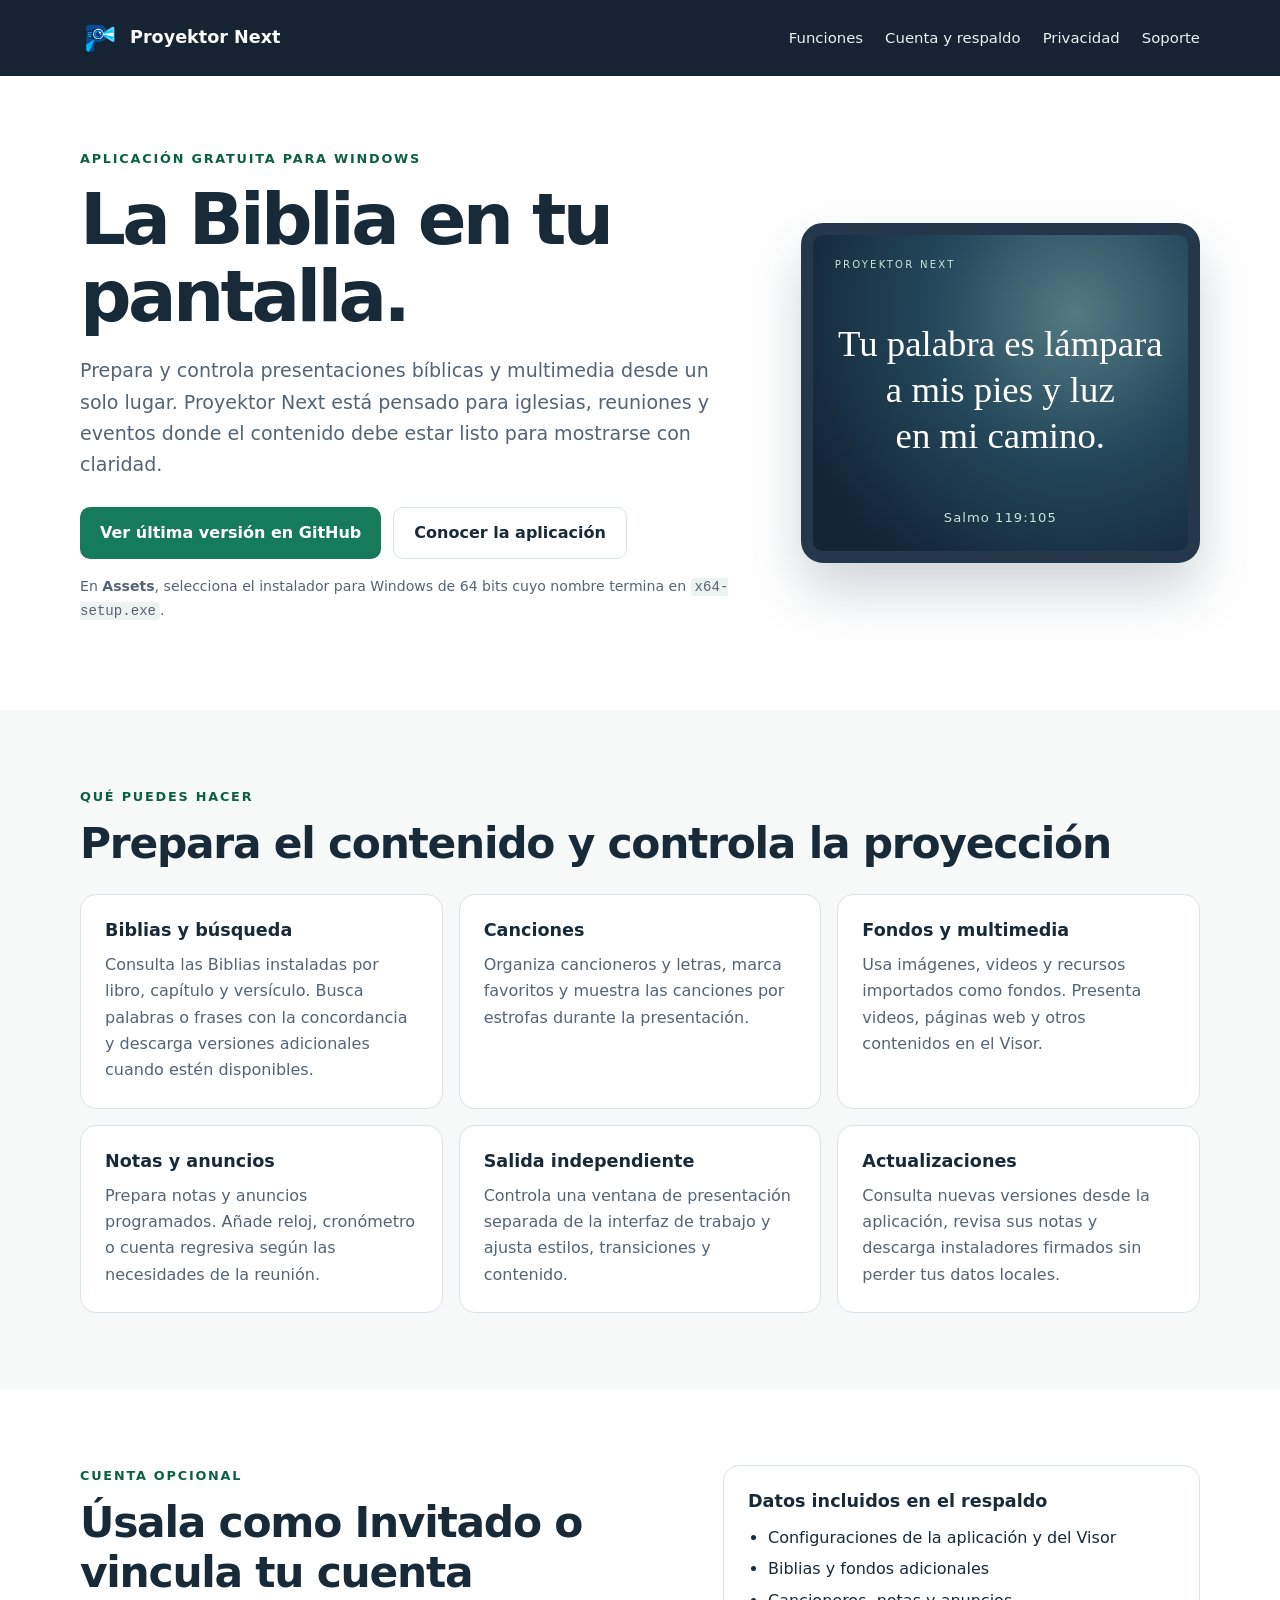
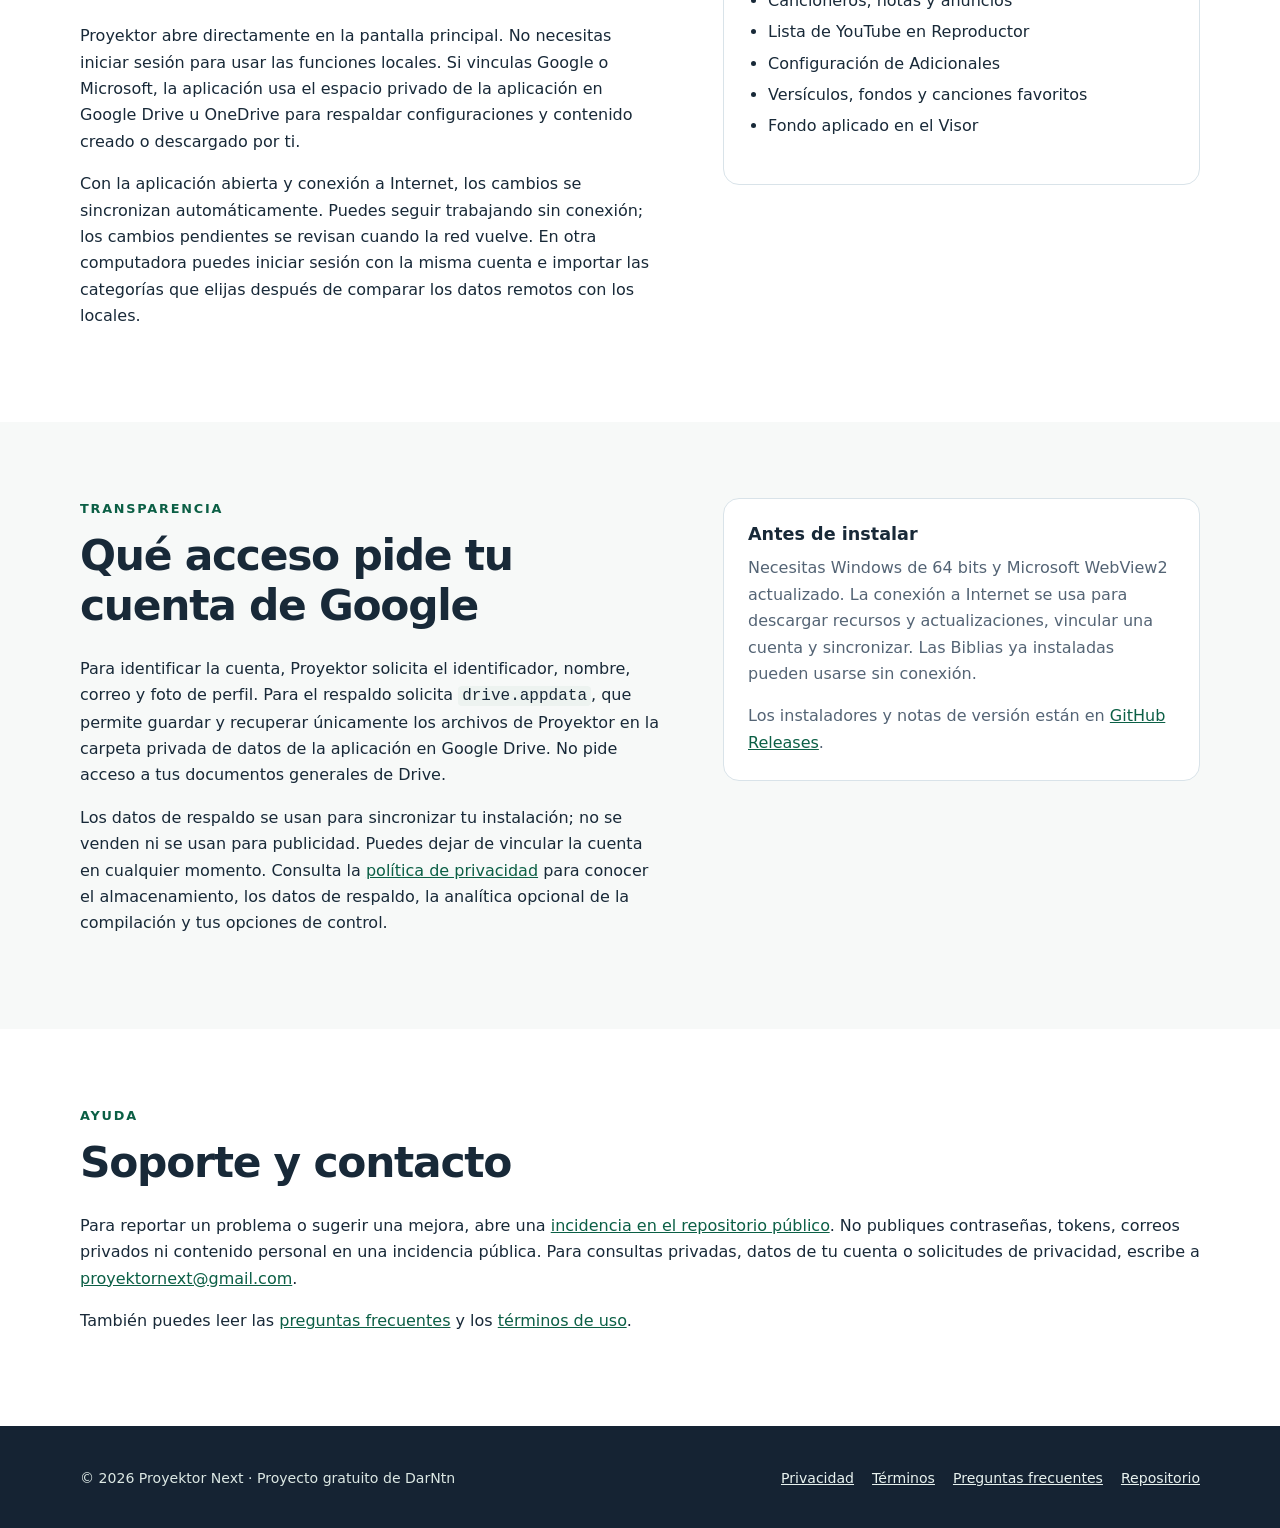
==== commit c640b5b9: "Volver a la página del último release para descargar" ====
--- a/index.html
+++ b/index.html
@@ -36,15 +36,14 @@
             para mostrarse con claridad.
           </p>
           <div class="actions">
-            <button
+            <a
               class="button button-primary"
-              id="download-windows"
-              type="button"
-              >Descargar para Windows</button
+              href="https://github.com/DarNtn/proyektor-next-releases/releases/latest"
+              >Ver última versión en GitHub</a
             ><a class="button button-secondary" href="#funciones">Conocer la aplicación</a>
           </div>
-          <p class="micro" id="download-status" role="status" aria-live="polite">
-            El botón descarga el instalador más reciente para Windows de 64 bits desde GitHub Releases.
+          <p class="micro">
+            En <strong>Assets</strong>, selecciona el instalador para Windows de 64 bits cuyo nombre termina en <code>x64-setup.exe</code>.
           </p>
         </div>
         <div class="hero-art" aria-hidden="true">
@@ -201,6 +200,5 @@
         </div>
       </div>
     </footer>
-    <script src="download.js" defer></script>
   </body>
 </html>
--- a/styles.css
+++ b/styles.css
@@ -1 +1 @@
-:root{color-scheme:light;--ink:#182938;--muted:#546475;--line:#d9e3e9;--bg:#f7f9f8;--deep:#152333;--green:#167b5a;--green-dark:#0b5f45;--white:#fff}*{box-sizing:border-box}html{scroll-behavior:smooth}body{margin:0;background:var(--white);color:var(--ink);font:16px/1.65 system-ui,-apple-system,"Segoe UI",sans-serif}a{color:var(--green-dark)}a:hover{text-decoration-thickness:2px}a:focus-visible,button:focus-visible{outline:3px solid #e09e38;outline-offset:4px}.container{width:min(1120px,calc(100% - 40px));margin-inline:auto}.skip-link{position:absolute;left:12px;top:-60px;z-index:10;background:var(--white);padding:8px}.skip-link:focus{top:12px}.site-header{background:var(--deep);color:var(--white)}.nav{min-height:76px;display:flex;justify-content:space-between;align-items:center;gap:28px}.brand{display:inline-flex;align-items:center;gap:12px;color:var(--white);font-weight:750;font-size:1.1rem;text-decoration:none;white-space:nowrap}.brand img{object-fit:contain}.nav-links{display:flex;flex-wrap:wrap;gap:22px}.nav-links a{color:#e8f2ef;text-decoration:none;font-size:.93rem}.nav-links a:hover{text-decoration:underline}.hero{min-height:520px;display:grid;grid-template-columns:1.25fr .75fr;align-items:center;gap:55px;padding-block:72px}.eyebrow{text-transform:uppercase;letter-spacing:.14em;color:var(--green-dark);font-size:.8rem;font-weight:800;margin:0 0 12px}.hero h1{font-size:clamp(2.65rem,6vw,4.5rem);line-height:1.07;letter-spacing:-.05em;margin:0 0 20px}.lead{font-size:1.19rem;color:var(--muted);max-width:60ch;margin-bottom:26px}.actions{display:flex;flex-wrap:wrap;gap:12px;margin-bottom:16px}.button{display:inline-flex;align-items:center;justify-content:center;padding:12px 20px;border-radius:10px;text-decoration:none;font-weight:700;cursor:pointer;font:inherit}.button:disabled{opacity:.7;cursor:wait}.button-primary{border:0;background:var(--green);color:var(--white)}.button-primary:hover{background:var(--green-dark)}.button-secondary{border:1px solid var(--line);color:var(--ink)}.micro,.small{font-size:.88rem;color:var(--muted)}.hero-art{height:340px;border:12px solid #24374b;border-radius:22px;background:radial-gradient(circle at 70% 25%,#547a83 0,#24485c 40%,#122436 86%);box-shadow:0 28px 55px #1b354135;display:flex;flex-direction:column;align-items:center;justify-content:space-between;padding:22px;text-align:center;color:var(--white)}.screen-top{align-self:flex-start;letter-spacing:.22em;font-size:.63rem;color:#c5e5da}.verse{font:clamp(1.4rem,3vw,2.3rem)/1.25 Georgia,serif}.screen-bottom{font-size:.82rem;letter-spacing:.08em;color:#c5e5da}.band{background:var(--bg)}.section-space{padding-block:76px}.section-space h2{font-size:clamp(1.9rem,4vw,2.65rem);line-height:1.18;letter-spacing:-.03em;margin:0 0 25px}.section-space h3{font-size:1.1rem;line-height:1.3;margin:0 0 10px}.grid{display:grid;grid-template-columns:repeat(3,1fr);gap:16px}.card,.info-panel{border:1px solid var(--line);border-radius:16px;background:var(--white);padding:24px}.card p,.info-panel p{margin:0;color:var(--muted)}.info-panel p+p{margin-top:14px}.split{display:grid;grid-template-columns:1.1fr .9fr;gap:60px;align-items:start}.split p{max-width:67ch}.split p+p{margin-top:16px}.info-panel ul{padding-left:20px;margin:12px 0 20px}.info-panel li+li{margin-top:5px}.site-footer{background:var(--deep);color:#dce8e4}.footer-inner{min-height:105px;display:flex;align-items:center;justify-content:space-between;gap:20px;font-size:.88rem}.footer-inner div{display:flex;gap:18px;flex-wrap:wrap}.site-footer a{color:#e8f2ef}.article{max-width:840px;padding-block:62px 95px}.article h1{font-size:clamp(2.2rem,5vw,3.2rem);line-height:1.15;letter-spacing:-.04em;margin:0 0 18px}.article h2{font-size:1.55rem;line-height:1.3;margin:42px 0 12px}.article h3{font-size:1.13rem;margin:27px 0 8px}.article p,.article li{max-width:76ch}.article li+li{margin-top:7px}.article .intro{font-size:1.15rem;color:var(--muted)}.article .updated{font-size:.85rem;color:var(--muted)}.article code,.micro code,.split code{background:#edf3f0;border-radius:4px;padding:1px 4px;overflow-wrap:anywhere}.article table{border-collapse:collapse;width:100%;margin:20px 0}.article th,.article td{border:1px solid var(--line);padding:12px;text-align:left;vertical-align:top}.article th{background:var(--bg)}@media(max-width:780px){.nav{align-items:flex-start;flex-direction:column;padding-block:15px;gap:10px}.nav-links{gap:9px 18px}.hero,.split{grid-template-columns:1fr}.hero{padding-block:48px;gap:20px}.hero-art{max-width:470px;width:100%;height:280px}.grid{grid-template-columns:repeat(2,1fr)}.section-space{padding-block:54px}.footer-inner{padding-block:23px;flex-direction:column;align-items:flex-start}}@media(max-width:540px){.container{width:min(100% - 30px,1120px)}.grid{grid-template-columns:1fr}.nav-links{font-size:.86rem}.hero-art{height:235px}.article table{display:block;overflow-x:auto}}
+:root{color-scheme:light;--ink:#182938;--muted:#546475;--line:#d9e3e9;--bg:#f7f9f8;--deep:#152333;--green:#167b5a;--green-dark:#0b5f45;--white:#fff}*{box-sizing:border-box}html{scroll-behavior:smooth}body{margin:0;background:var(--white);color:var(--ink);font:16px/1.65 system-ui,-apple-system,"Segoe UI",sans-serif}a{color:var(--green-dark)}a:hover{text-decoration-thickness:2px}a:focus-visible,button:focus-visible{outline:3px solid #e09e38;outline-offset:4px}.container{width:min(1120px,calc(100% - 40px));margin-inline:auto}.skip-link{position:absolute;left:12px;top:-60px;z-index:10;background:var(--white);padding:8px}.skip-link:focus{top:12px}.site-header{background:var(--deep);color:var(--white)}.nav{min-height:76px;display:flex;justify-content:space-between;align-items:center;gap:28px}.brand{display:inline-flex;align-items:center;gap:12px;color:var(--white);font-weight:750;font-size:1.1rem;text-decoration:none;white-space:nowrap}.brand img{object-fit:contain}.nav-links{display:flex;flex-wrap:wrap;gap:22px}.nav-links a{color:#e8f2ef;text-decoration:none;font-size:.93rem}.nav-links a:hover{text-decoration:underline}.hero{min-height:520px;display:grid;grid-template-columns:1.25fr .75fr;align-items:center;gap:55px;padding-block:72px}.eyebrow{text-transform:uppercase;letter-spacing:.14em;color:var(--green-dark);font-size:.8rem;font-weight:800;margin:0 0 12px}.hero h1{font-size:clamp(2.65rem,6vw,4.5rem);line-height:1.07;letter-spacing:-.05em;margin:0 0 20px}.lead{font-size:1.19rem;color:var(--muted);max-width:60ch;margin-bottom:26px}.actions{display:flex;flex-wrap:wrap;gap:12px;margin-bottom:16px}.button{display:inline-flex;align-items:center;justify-content:center;padding:12px 20px;border-radius:10px;text-decoration:none;font-weight:700}.button-primary{background:var(--green);color:var(--white)}.button-primary:hover{background:var(--green-dark)}.button-secondary{border:1px solid var(--line);color:var(--ink)}.micro,.small{font-size:.88rem;color:var(--muted)}.hero-art{height:340px;border:12px solid #24374b;border-radius:22px;background:radial-gradient(circle at 70% 25%,#547a83 0,#24485c 40%,#122436 86%);box-shadow:0 28px 55px #1b354135;display:flex;flex-direction:column;align-items:center;justify-content:space-between;padding:22px;text-align:center;color:var(--white)}.screen-top{align-self:flex-start;letter-spacing:.22em;font-size:.63rem;color:#c5e5da}.verse{font:clamp(1.4rem,3vw,2.3rem)/1.25 Georgia,serif}.screen-bottom{font-size:.82rem;letter-spacing:.08em;color:#c5e5da}.band{background:var(--bg)}.section-space{padding-block:76px}.section-space h2{font-size:clamp(1.9rem,4vw,2.65rem);line-height:1.18;letter-spacing:-.03em;margin:0 0 25px}.section-space h3{font-size:1.1rem;line-height:1.3;margin:0 0 10px}.grid{display:grid;grid-template-columns:repeat(3,1fr);gap:16px}.card,.info-panel{border:1px solid var(--line);border-radius:16px;background:var(--white);padding:24px}.card p,.info-panel p{margin:0;color:var(--muted)}.info-panel p+p{margin-top:14px}.split{display:grid;grid-template-columns:1.1fr .9fr;gap:60px;align-items:start}.split p{max-width:67ch}.split p+p{margin-top:16px}.info-panel ul{padding-left:20px;margin:12px 0 20px}.info-panel li+li{margin-top:5px}.site-footer{background:var(--deep);color:#dce8e4}.footer-inner{min-height:105px;display:flex;align-items:center;justify-content:space-between;gap:20px;font-size:.88rem}.footer-inner div{display:flex;gap:18px;flex-wrap:wrap}.site-footer a{color:#e8f2ef}.article{max-width:840px;padding-block:62px 95px}.article h1{font-size:clamp(2.2rem,5vw,3.2rem);line-height:1.15;letter-spacing:-.04em;margin:0 0 18px}.article h2{font-size:1.55rem;line-height:1.3;margin:42px 0 12px}.article h3{font-size:1.13rem;margin:27px 0 8px}.article p,.article li{max-width:76ch}.article li+li{margin-top:7px}.article .intro{font-size:1.15rem;color:var(--muted)}.article .updated{font-size:.85rem;color:var(--muted)}.article code,.micro code,.split code{background:#edf3f0;border-radius:4px;padding:1px 4px;overflow-wrap:anywhere}.article table{border-collapse:collapse;width:100%;margin:20px 0}.article th,.article td{border:1px solid var(--line);padding:12px;text-align:left;vertical-align:top}.article th{background:var(--bg)}@media(max-width:780px){.nav{align-items:flex-start;flex-direction:column;padding-block:15px;gap:10px}.nav-links{gap:9px 18px}.hero,.split{grid-template-columns:1fr}.hero{padding-block:48px;gap:20px}.hero-art{max-width:470px;width:100%;height:280px}.grid{grid-template-columns:repeat(2,1fr)}.section-space{padding-block:54px}.footer-inner{padding-block:23px;flex-direction:column;align-items:flex-start}}@media(max-width:540px){.container{width:min(100% - 30px,1120px)}.grid{grid-template-columns:1fr}.nav-links{font-size:.86rem}.hero-art{height:235px}.article table{display:block;overflow-x:auto}}
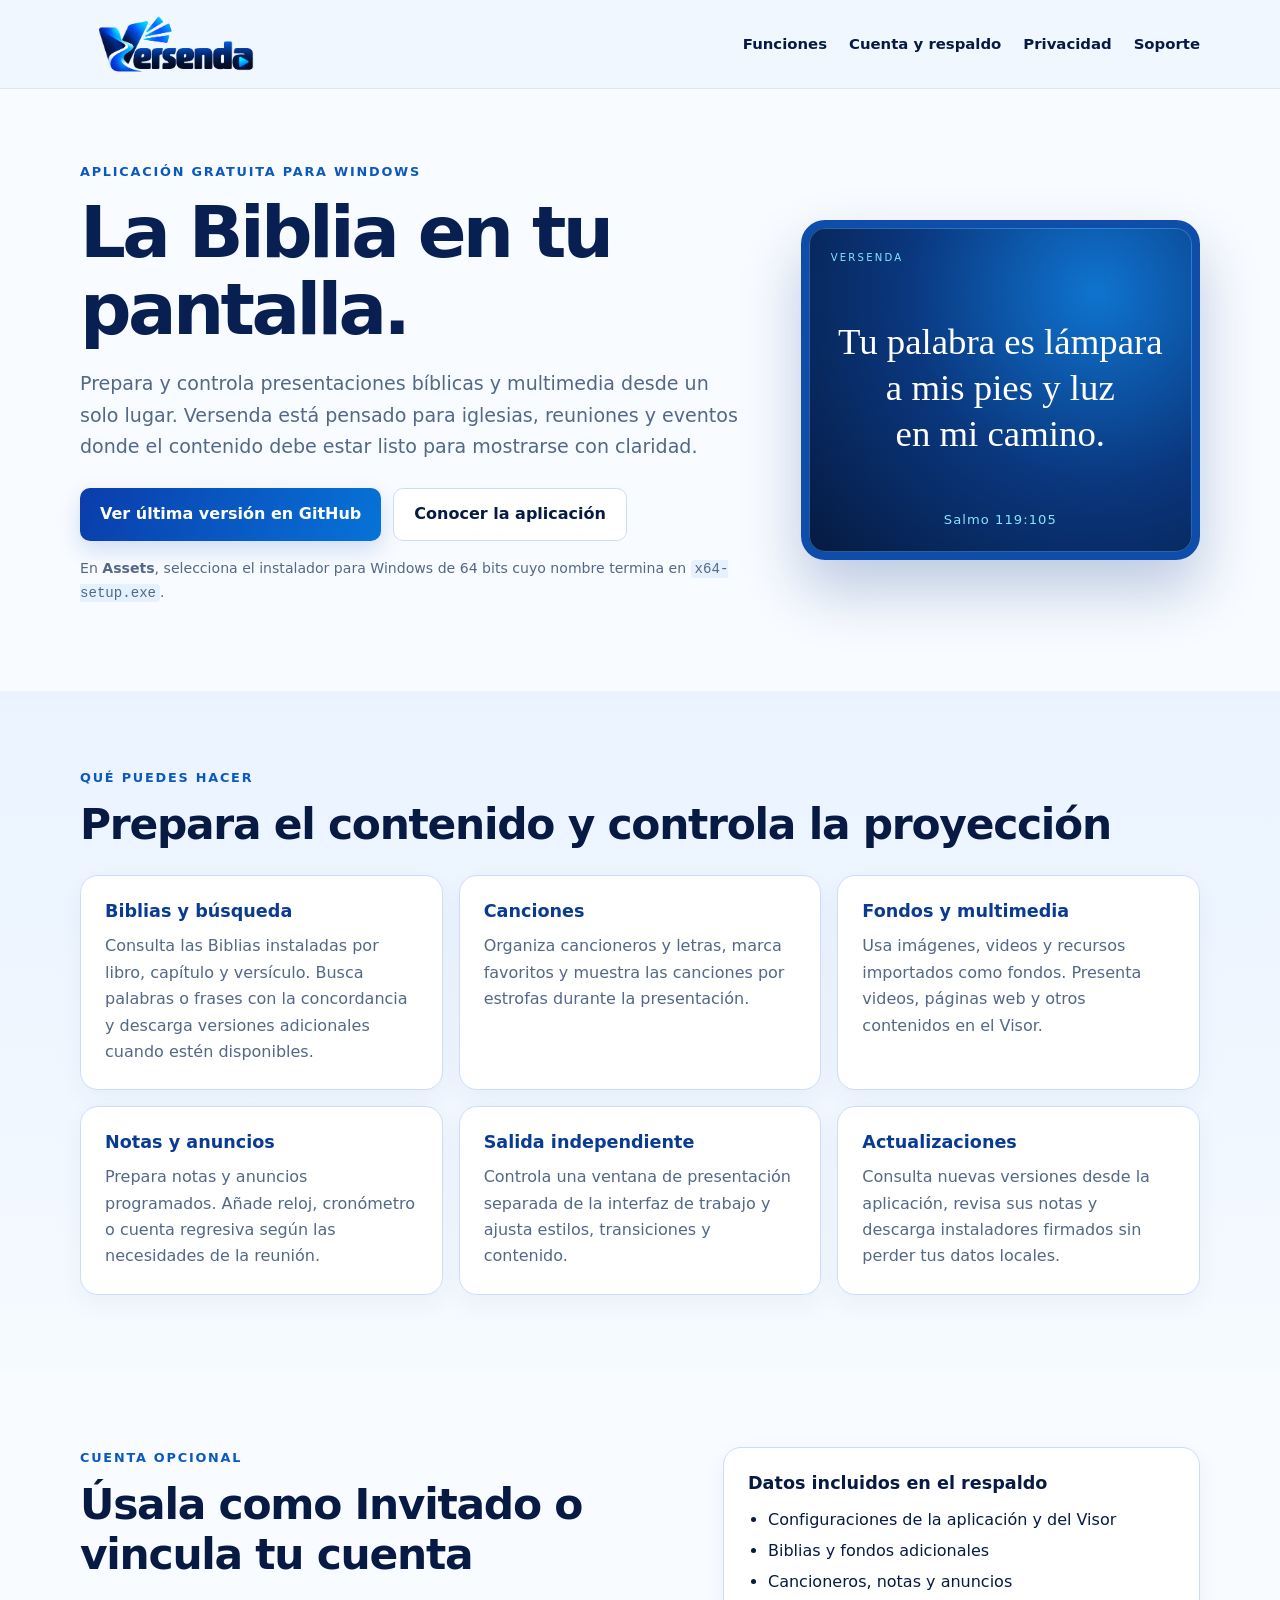
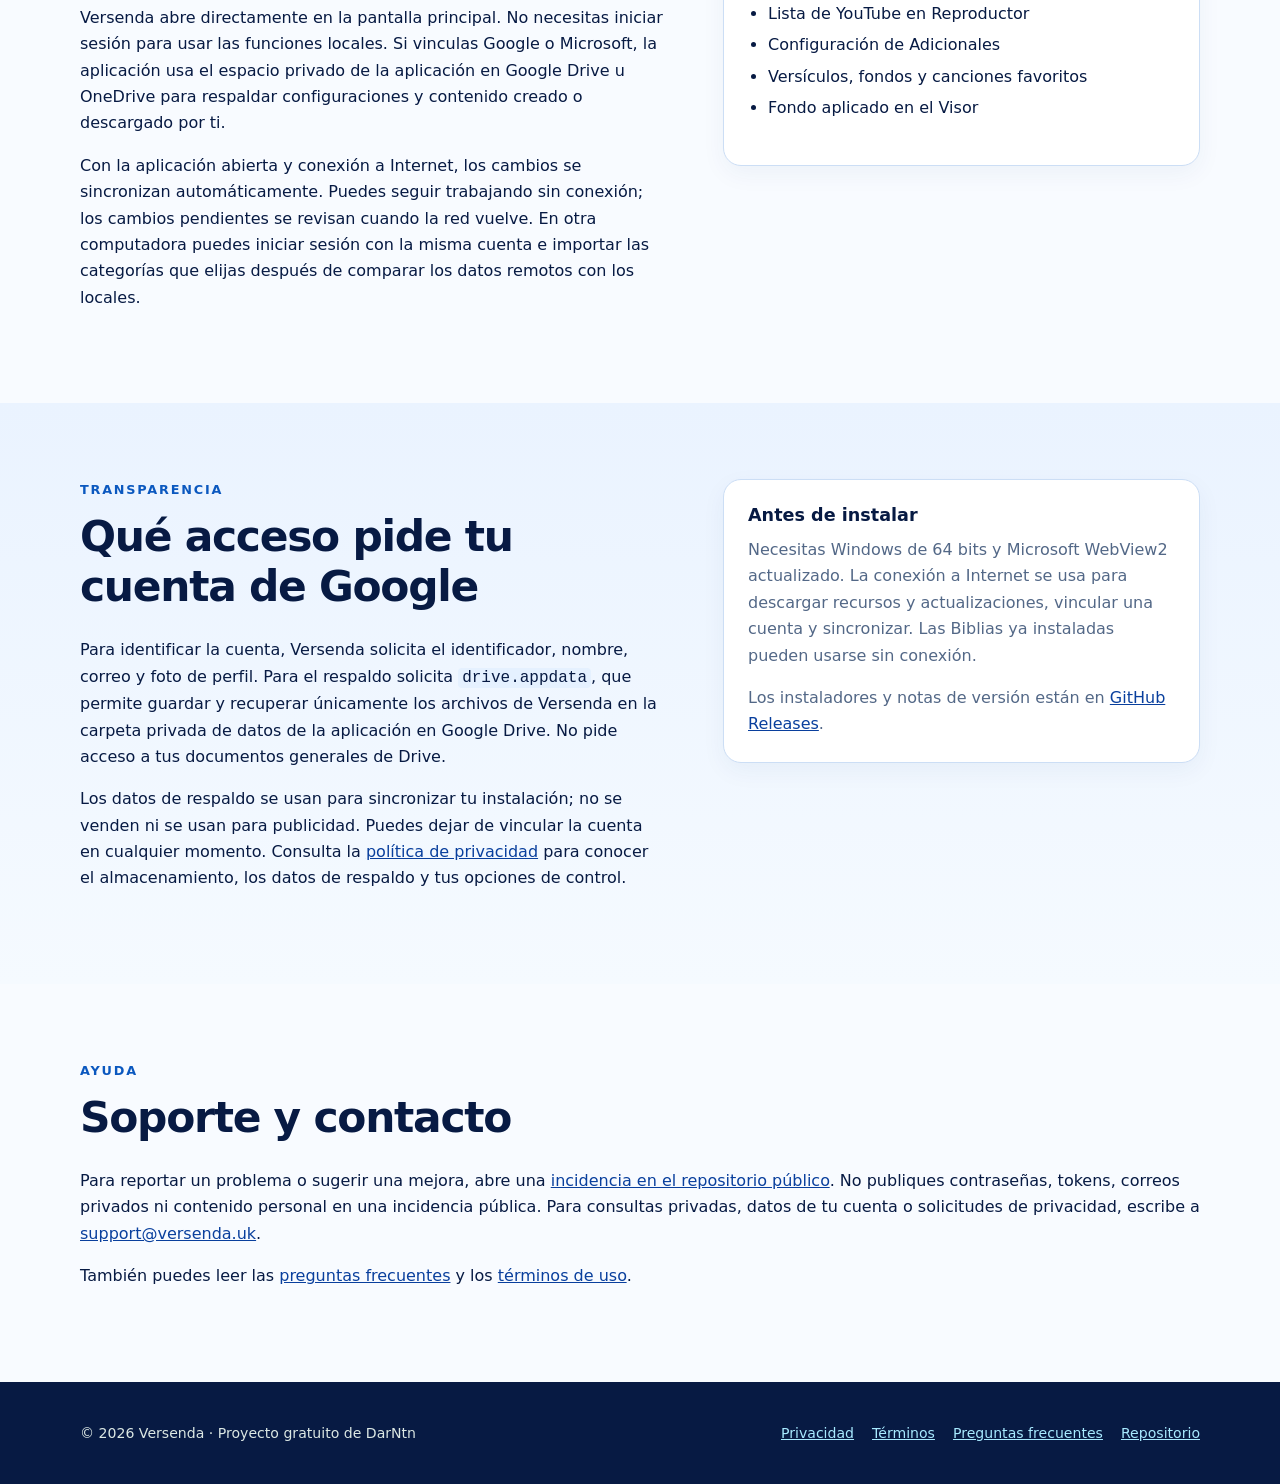
==== commit 405c1a6a: "Renovar sitio público con la marca Versenda" ====
--- a/index.html
+++ b/index.html
@@ -1,23 +1,24 @@
-<!doctype html>
+﻿<!doctype html>
 <html lang="es">
   <head>
     <meta charset="utf-8" />
     <meta name="viewport" content="width=device-width, initial-scale=1" />
     <meta
       name="description"
-      content="Proyektor Next es una aplicación gratuita de escritorio para preparar y proyectar Biblias, canciones y contenido multimedia en iglesias y reuniones."
+      content="Versenda es una aplicación gratuita de escritorio para preparar y proyectar Biblias, canciones y contenido multimedia en iglesias y reuniones."
     />
-    <meta name="theme-color" content="#152333" />
-    <title>Proyektor Next — La Biblia en tu pantalla</title>
-    <link rel="icon" href="assets/proyektor-icon.png" />
+    <meta name="theme-color" content="#071a43" />
+    <title>Versenda — La Biblia en tu pantalla</title>
+    <link rel="icon" href="assets/versenda-icon.png" />
     <link rel="stylesheet" href="styles.css" />
+    <link rel="stylesheet" href="brand.css" />
   </head>
   <body>
     <a class="skip-link" href="#contenido">Saltar al contenido</a>
     <header class="site-header">
       <nav class="container nav" aria-label="Navegación principal">
-        <a class="brand" href="./" aria-label="Proyektor Next, inicio"
-          ><img src="assets/proyektor-icon.png" width="38" height="38" alt="" />Proyektor Next</a
+        <a class="brand" href="./" aria-label="Versenda, inicio"
+          ><img src="assets/versenda-logo.png" width="180" height="60" alt="Versenda" /></a
         >
         <div class="nav-links">
           <a href="#funciones">Funciones</a><a href="#cuenta">Cuenta y respaldo</a
@@ -31,23 +32,24 @@
           <p class="eyebrow">Aplicación gratuita para Windows</p>
           <h1>La Biblia en tu pantalla.</h1>
           <p class="lead">
-            Prepara y controla presentaciones bíblicas y multimedia desde un solo lugar. Proyektor
-            Next está pensado para iglesias, reuniones y eventos donde el contenido debe estar listo
+            Prepara y controla presentaciones bíblicas y multimedia desde un solo lugar. Versenda
+            está pensado para iglesias, reuniones y eventos donde el contenido debe estar listo
             para mostrarse con claridad.
           </p>
           <div class="actions">
             <a
               class="button button-primary"
-              href="https://github.com/DarNtn/proyektor-next-releases/releases/latest"
+              href="https://github.com/DarNtn/versenda-releases/releases/latest"
               >Ver última versión en GitHub</a
             ><a class="button button-secondary" href="#funciones">Conocer la aplicación</a>
           </div>
           <p class="micro">
-            En <strong>Assets</strong>, selecciona el instalador para Windows de 64 bits cuyo nombre termina en <code>x64-setup.exe</code>.
+            En <strong>Assets</strong>, selecciona el instalador para Windows de 64 bits cuyo nombre
+            termina en <code>x64-setup.exe</code>.
           </p>
         </div>
         <div class="hero-art" aria-hidden="true">
-          <span class="screen-top">PROYEKTOR NEXT</span
+          <span class="screen-top">VERSENDA</span
           ><span class="verse"
             >Tu palabra es lámpara<br />
             a mis pies y luz<br />
@@ -112,7 +114,7 @@
             <p class="eyebrow">Cuenta opcional</p>
             <h2>Úsala como Invitado o vincula tu cuenta</h2>
             <p>
-              Proyektor abre directamente en la pantalla principal. No necesitas iniciar sesión para
+              Versenda abre directamente en la pantalla principal. No necesitas iniciar sesión para
               usar las funciones locales. Si vinculas Google o Microsoft, la aplicación usa el
               espacio privado de la aplicación en Google Drive u OneDrive para respaldar
               configuraciones y contenido creado o descargado por ti.
@@ -145,16 +147,16 @@
             <p class="eyebrow">Transparencia</p>
             <h2>Qué acceso pide tu cuenta de Google</h2>
             <p>
-              Para identificar la cuenta, Proyektor solicita el identificador, nombre, correo y foto
+              Para identificar la cuenta, Versenda solicita el identificador, nombre, correo y foto
               de perfil. Para el respaldo solicita <code>drive.appdata</code>, que permite guardar y
-              recuperar únicamente los archivos de Proyektor en la carpeta privada de datos de la
+              recuperar únicamente los archivos de Versenda en la carpeta privada de datos de la
               aplicación en Google Drive. No pide acceso a tus documentos generales de Drive.
             </p>
             <p>
               Los datos de respaldo se usan para sincronizar tu instalación; no se venden ni se usan
               para publicidad. Puedes dejar de vincular la cuenta en cualquier momento. Consulta la
               <a href="privacidad.html">política de privacidad</a> para conocer el almacenamiento,
-              los datos de respaldo, la analítica opcional de la compilación y tus opciones de control.
+              los datos de respaldo y tus opciones de control.
             </p>
           </div>
           <div class="info-panel">
@@ -166,7 +168,7 @@
             </p>
             <p>
               Los instaladores y notas de versión están en
-              <a href="https://github.com/DarNtn/proyektor-next-releases/releases"
+              <a href="https://github.com/DarNtn/versenda-releases/releases"
                 >GitHub Releases</a
               >.
             </p>
@@ -178,11 +180,12 @@
         <h2>Soporte y contacto</h2>
         <p>
           Para reportar un problema o sugerir una mejora, abre una
-          <a href="https://github.com/DarNtn/proyektor-next-releases/issues"
+          <a href="https://github.com/DarNtn/versenda-releases/issues"
             >incidencia en el repositorio público</a
           >. No publiques contraseñas, tokens, correos privados ni contenido personal en una
-          incidencia pública. Para consultas privadas, datos de tu cuenta o solicitudes de privacidad,
-          escribe a <a href="mailto:proyektornext@gmail.com">proyektornext@gmail.com</a>.
+          incidencia pública. Para consultas privadas, datos de tu cuenta o solicitudes de
+          privacidad, escribe a
+          <a href="mailto:support@versenda.uk">support@versenda.uk</a>.
         </p>
         <p>
           También puedes leer las <a href="preguntas-frecuentes.html">preguntas frecuentes</a> y los
@@ -192,11 +195,11 @@
     </main>
     <footer class="site-footer">
       <div class="container footer-inner">
-        <span>© 2026 Proyektor Next · Proyecto gratuito de DarNtn</span>
+        <span>© 2026 Versenda · Proyecto gratuito de DarNtn</span>
         <div>
           <a href="privacidad.html">Privacidad</a><a href="terminos.html">Términos</a
           ><a href="preguntas-frecuentes.html">Preguntas frecuentes</a
-          ><a href="https://github.com/DarNtn/proyektor-next-releases">Repositorio</a>
+          ><a href="https://github.com/DarNtn/versenda-releases">Repositorio</a>
         </div>
       </div>
     </footer>
--- a/brand.css
+++ b/brand.css
@@ -0,0 +1,43 @@
+:root {
+  --ink: #071a43;
+  --muted: #536887;
+  --line: #ccdef5;
+  --bg: #edf5ff;
+  --deep: #071a43;
+  --green: #0b57c7;
+  --green-dark: #093f9d;
+}
+
+body { background: #f8fbff; }
+.site-header { background: #f1f7ff; border-bottom: 1px solid #d9e7fb; }
+.nav { min-height: 88px; }
+.brand { color: var(--ink); }
+.brand img { width: 190px; height: auto; }
+.nav-links a { color: var(--ink); font-weight: 650; }
+.hero { min-height: 550px; }
+.hero h1 { color: #081f51; }
+.eyebrow { color: #0b58bf; }
+.button-primary { background: linear-gradient(110deg, #0a3dab, #0773d8); box-shadow: 0 9px 22px #0b4bc12b; }
+.button-primary:hover { background: #073b9a; }
+.button-secondary { background: #fff; }
+.hero-art {
+  border: 8px solid #0e4da9;
+  border-radius: 24px;
+  background: radial-gradient(circle at 75% 20%, #0f74cf, #0a377e 49%, #061a40 100%);
+  box-shadow: 0 30px 58px #0c3d8640, inset 0 0 0 1px #64c7ff60;
+}
+.screen-top, .screen-bottom { color: #86e6ff; }
+.band { background: linear-gradient(180deg, #eaf3ff, #f5faff); }
+.card, .info-panel { border-radius: 18px; box-shadow: 0 8px 24px #0a39700d; }
+.card h3 { color: #0a3b93; }
+.site-footer { background: #071a43; }
+.site-footer a { color: #a8eaff; }
+.article { background: #f8fbff; }
+.article h1 { color: #082258; }
+.article h2 { color: #0a3b93; }
+.article code, .micro code, .split code { background: #e5f1ff; }
+
+@media (max-width: 780px) {
+  .brand img { width: 170px; }
+  .hero { min-height: 0; }
+}
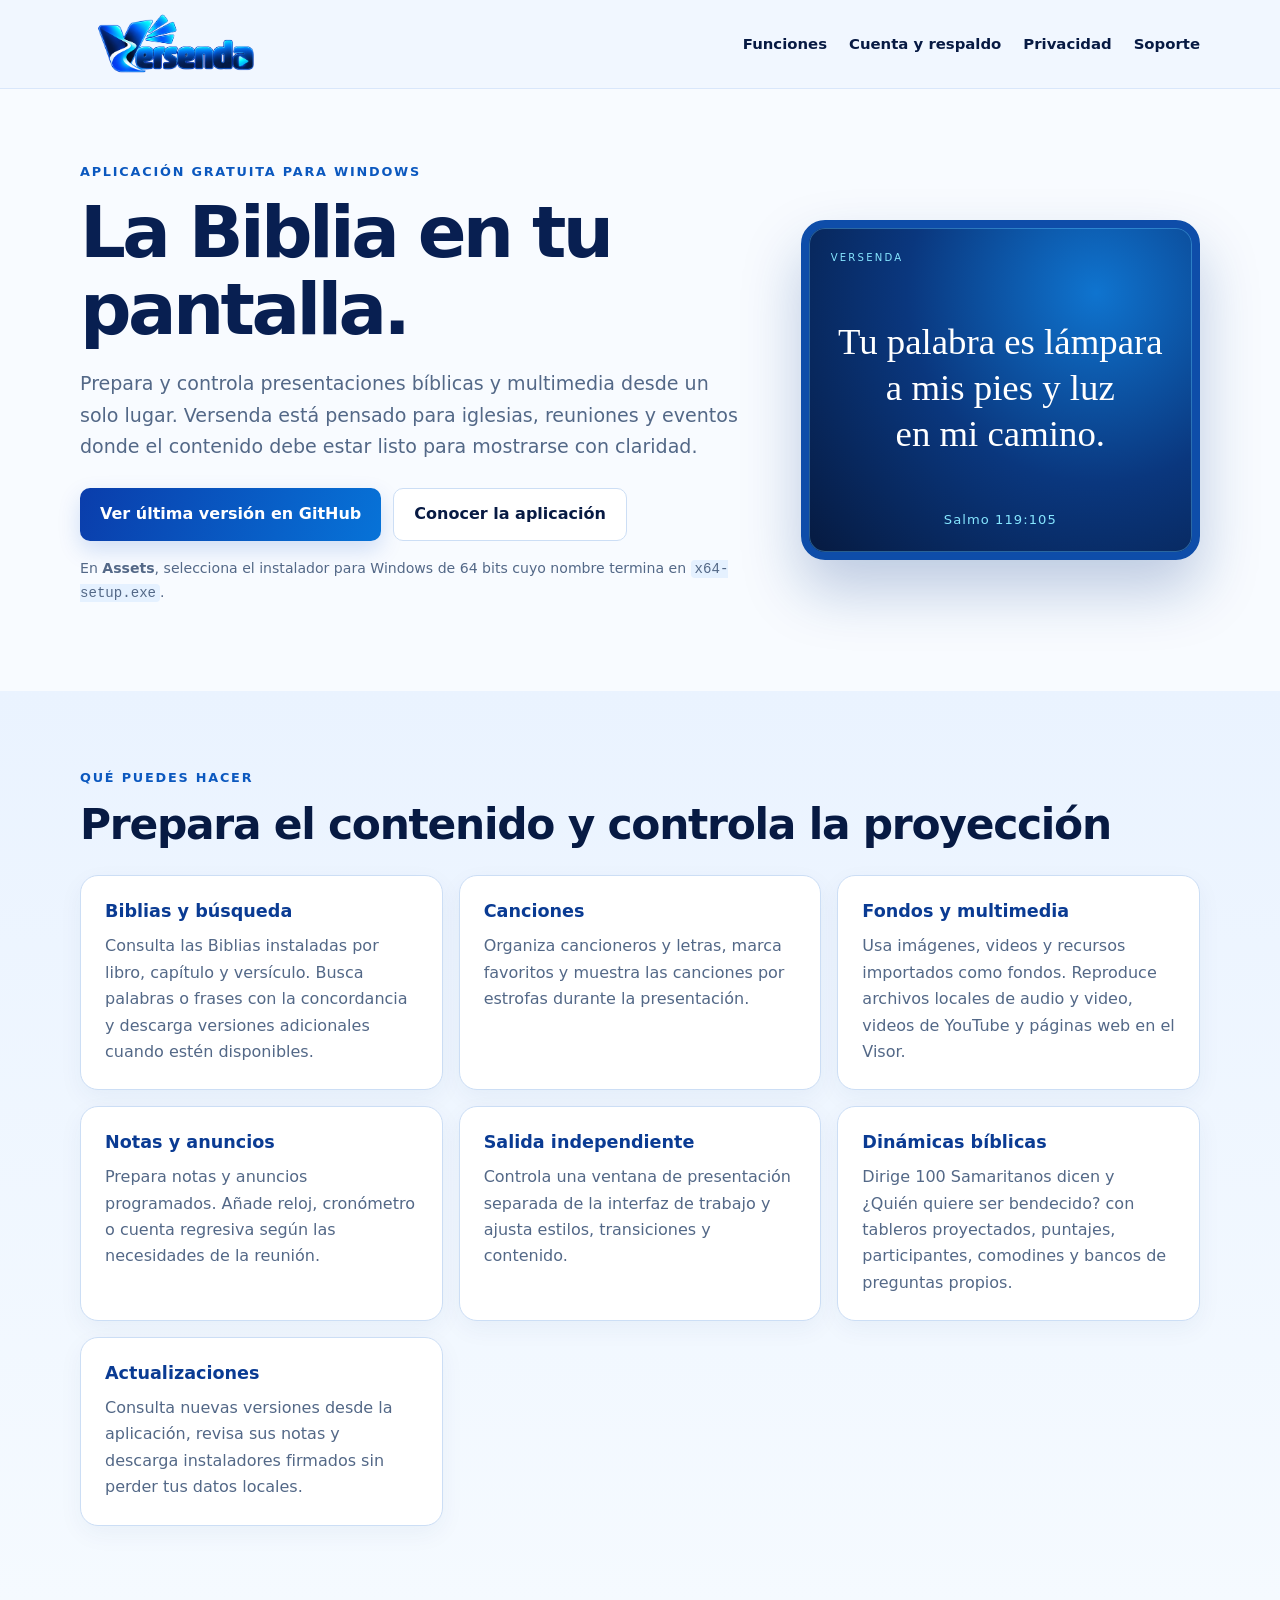
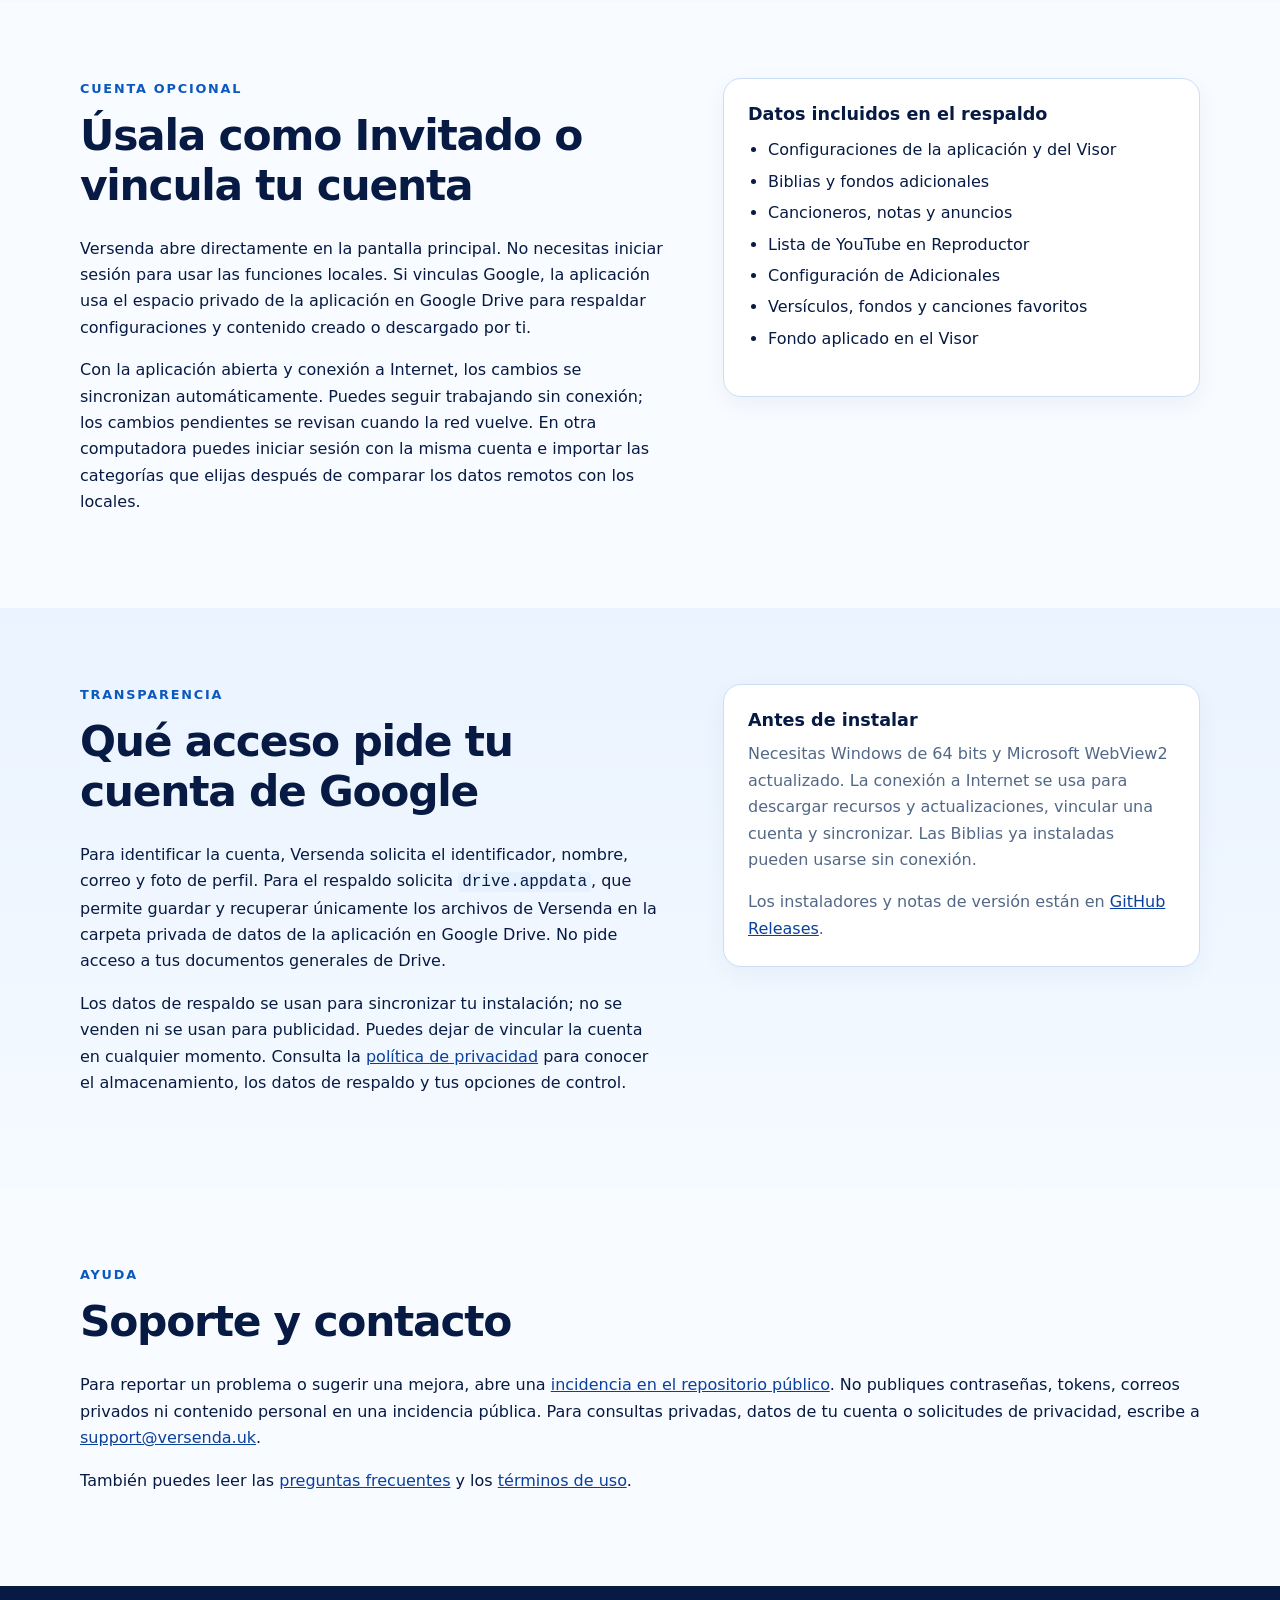
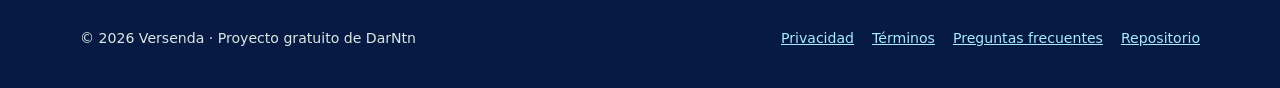
==== commit 53320a18: "Actualizar sitio para Versenda 1.0.0" ====
--- a/index.html
+++ b/index.html
@@ -18,11 +18,17 @@
     <header class="site-header">
       <nav class="container nav" aria-label="Navegación principal">
         <a class="brand" href="./" aria-label="Versenda, inicio"
-          ><img src="assets/versenda-logo.png" width="180" height="60" alt="Versenda" /></a
-        >
+          ><img
+            src="assets/versenda-logo.png"
+            width="180"
+            height="60"
+            alt="Versenda"
+        /></a>
         <div class="nav-links">
-          <a href="#funciones">Funciones</a><a href="#cuenta">Cuenta y respaldo</a
-          ><a href="privacidad.html">Privacidad</a><a href="#soporte">Soporte</a>
+          <a href="#funciones">Funciones</a
+          ><a href="#cuenta">Cuenta y respaldo</a
+          ><a href="privacidad.html">Privacidad</a
+          ><a href="#soporte">Soporte</a>
         </div>
       </nav>
     </header>
@@ -32,20 +38,22 @@
           <p class="eyebrow">Aplicación gratuita para Windows</p>
           <h1>La Biblia en tu pantalla.</h1>
           <p class="lead">
-            Prepara y controla presentaciones bíblicas y multimedia desde un solo lugar. Versenda
-            está pensado para iglesias, reuniones y eventos donde el contenido debe estar listo
-            para mostrarse con claridad.
+            Prepara y controla presentaciones bíblicas y multimedia desde un
+            solo lugar. Versenda está pensado para iglesias, reuniones y eventos
+            donde el contenido debe estar listo para mostrarse con claridad.
           </p>
           <div class="actions">
             <a
               class="button button-primary"
               href="https://github.com/DarNtn/versenda-releases/releases/latest"
               >Ver última versión en GitHub</a
-            ><a class="button button-secondary" href="#funciones">Conocer la aplicación</a>
+            ><a class="button button-secondary" href="#funciones"
+              >Conocer la aplicación</a
+            >
           </div>
           <p class="micro">
-            En <strong>Assets</strong>, selecciona el instalador para Windows de 64 bits cuyo nombre
-            termina en <code>x64-setup.exe</code>.
+            En <strong>Assets</strong>, selecciona el instalador para Windows de
+            64 bits cuyo nombre termina en <code>x64-setup.exe</code>.
           </p>
         </div>
         <div class="hero-art" aria-hidden="true">
@@ -65,44 +73,53 @@
             <article class="card">
               <h3>Biblias y búsqueda</h3>
               <p>
-                Consulta las Biblias instaladas por libro, capítulo y versículo. Busca palabras o
-                frases con la concordancia y descarga versiones adicionales cuando estén
-                disponibles.
+                Consulta las Biblias instaladas por libro, capítulo y versículo.
+                Busca palabras o frases con la concordancia y descarga versiones
+                adicionales cuando estén disponibles.
               </p>
             </article>
             <article class="card">
               <h3>Canciones</h3>
               <p>
-                Organiza cancioneros y letras, marca favoritos y muestra las canciones por estrofas
-                durante la presentación.
+                Organiza cancioneros y letras, marca favoritos y muestra las
+                canciones por estrofas durante la presentación.
               </p>
             </article>
             <article class="card">
               <h3>Fondos y multimedia</h3>
               <p>
-                Usa imágenes, videos y recursos importados como fondos. Presenta videos, páginas web
-                y otros contenidos en el Visor.
+                Usa imágenes, videos y recursos importados como fondos.
+                Reproduce archivos locales de audio y video, videos de YouTube y
+                páginas web en el Visor.
               </p>
             </article>
             <article class="card">
               <h3>Notas y anuncios</h3>
               <p>
-                Prepara notas y anuncios programados. Añade reloj, cronómetro o cuenta regresiva
-                según las necesidades de la reunión.
+                Prepara notas y anuncios programados. Añade reloj, cronómetro o
+                cuenta regresiva según las necesidades de la reunión.
               </p>
             </article>
             <article class="card">
               <h3>Salida independiente</h3>
               <p>
-                Controla una ventana de presentación separada de la interfaz de trabajo y ajusta
-                estilos, transiciones y contenido.
+                Controla una ventana de presentación separada de la interfaz de
+                trabajo y ajusta estilos, transiciones y contenido.
+              </p>
+            </article>
+            <article class="card">
+              <h3>Dinámicas bíblicas</h3>
+              <p>
+                Dirige 100 Samaritanos dicen y ¿Quién quiere ser bendecido? con
+                tableros proyectados, puntajes, participantes, comodines y
+                bancos de preguntas propios.
               </p>
             </article>
             <article class="card">
               <h3>Actualizaciones</h3>
               <p>
-                Consulta nuevas versiones desde la aplicación, revisa sus notas y descarga
-                instaladores firmados sin perder tus datos locales.
+                Consulta nuevas versiones desde la aplicación, revisa sus notas
+                y descarga instaladores firmados sin perder tus datos locales.
               </p>
             </article>
           </div>
@@ -114,17 +131,19 @@
             <p class="eyebrow">Cuenta opcional</p>
             <h2>Úsala como Invitado o vincula tu cuenta</h2>
             <p>
-              Versenda abre directamente en la pantalla principal. No necesitas iniciar sesión para
-              usar las funciones locales. Si vinculas Google o Microsoft, la aplicación usa el
-              espacio privado de la aplicación en Google Drive u OneDrive para respaldar
-              configuraciones y contenido creado o descargado por ti.
-            </p>
-            <p>
-              Con la aplicación abierta y conexión a Internet, los cambios se sincronizan
-              automáticamente. Puedes seguir trabajando sin conexión; los cambios pendientes se
-              revisan cuando la red vuelve. En otra computadora puedes iniciar sesión con la misma
-              cuenta e importar las categorías que elijas después de comparar los datos remotos con
-              los locales.
+              Versenda abre directamente en la pantalla principal. No necesitas
+              iniciar sesión para usar las funciones locales. Si vinculas
+              Google, la aplicación usa el espacio privado de la aplicación en
+              Google Drive para respaldar configuraciones y contenido creado o
+              descargado por ti.
+            </p>
+            <p>
+              Con la aplicación abierta y conexión a Internet, los cambios se
+              sincronizan automáticamente. Puedes seguir trabajando sin
+              conexión; los cambios pendientes se revisan cuando la red vuelve.
+              En otra computadora puedes iniciar sesión con la misma cuenta e
+              importar las categorías que elijas después de comparar los datos
+              remotos con los locales.
             </p>
           </div>
           <div class="info-panel">
@@ -147,24 +166,29 @@
             <p class="eyebrow">Transparencia</p>
             <h2>Qué acceso pide tu cuenta de Google</h2>
             <p>
-              Para identificar la cuenta, Versenda solicita el identificador, nombre, correo y foto
-              de perfil. Para el respaldo solicita <code>drive.appdata</code>, que permite guardar y
-              recuperar únicamente los archivos de Versenda en la carpeta privada de datos de la
-              aplicación en Google Drive. No pide acceso a tus documentos generales de Drive.
-            </p>
-            <p>
-              Los datos de respaldo se usan para sincronizar tu instalación; no se venden ni se usan
-              para publicidad. Puedes dejar de vincular la cuenta en cualquier momento. Consulta la
-              <a href="privacidad.html">política de privacidad</a> para conocer el almacenamiento,
-              los datos de respaldo y tus opciones de control.
+              Para identificar la cuenta, Versenda solicita el identificador,
+              nombre, correo y foto de perfil. Para el respaldo solicita
+              <code>drive.appdata</code>, que permite guardar y recuperar
+              únicamente los archivos de Versenda en la carpeta privada de datos
+              de la aplicación en Google Drive. No pide acceso a tus documentos
+              generales de Drive.
+            </p>
+            <p>
+              Los datos de respaldo se usan para sincronizar tu instalación; no
+              se venden ni se usan para publicidad. Puedes dejar de vincular la
+              cuenta en cualquier momento. Consulta la
+              <a href="privacidad.html">política de privacidad</a> para conocer
+              el almacenamiento, los datos de respaldo y tus opciones de
+              control.
             </p>
           </div>
           <div class="info-panel">
             <h3>Antes de instalar</h3>
             <p>
-              Necesitas Windows de 64 bits y Microsoft WebView2 actualizado. La conexión a Internet
-              se usa para descargar recursos y actualizaciones, vincular una cuenta y sincronizar.
-              Las Biblias ya instaladas pueden usarse sin conexión.
+              Necesitas Windows de 64 bits y Microsoft WebView2 actualizado. La
+              conexión a Internet se usa para descargar recursos y
+              actualizaciones, vincular una cuenta y sincronizar. Las Biblias ya
+              instaladas pueden usarse sin conexión.
             </p>
             <p>
               Los instaladores y notas de versión están en
@@ -182,13 +206,14 @@
           Para reportar un problema o sugerir una mejora, abre una
           <a href="https://github.com/DarNtn/versenda-releases/issues"
             >incidencia en el repositorio público</a
-          >. No publiques contraseñas, tokens, correos privados ni contenido personal en una
-          incidencia pública. Para consultas privadas, datos de tu cuenta o solicitudes de
-          privacidad, escribe a
+          >. No publiques contraseñas, tokens, correos privados ni contenido
+          personal en una incidencia pública. Para consultas privadas, datos de
+          tu cuenta o solicitudes de privacidad, escribe a
           <a href="mailto:support@versenda.uk">support@versenda.uk</a>.
         </p>
         <p>
-          También puedes leer las <a href="preguntas-frecuentes.html">preguntas frecuentes</a> y los
+          También puedes leer las
+          <a href="preguntas-frecuentes.html">preguntas frecuentes</a> y los
           <a href="terminos.html">términos de uso</a>.
         </p>
       </section>
@@ -197,7 +222,8 @@
       <div class="container footer-inner">
         <span>© 2026 Versenda · Proyecto gratuito de DarNtn</span>
         <div>
-          <a href="privacidad.html">Privacidad</a><a href="terminos.html">Términos</a
+          <a href="privacidad.html">Privacidad</a
+          ><a href="terminos.html">Términos</a
           ><a href="preguntas-frecuentes.html">Preguntas frecuentes</a
           ><a href="https://github.com/DarNtn/versenda-releases">Repositorio</a>
         </div>
